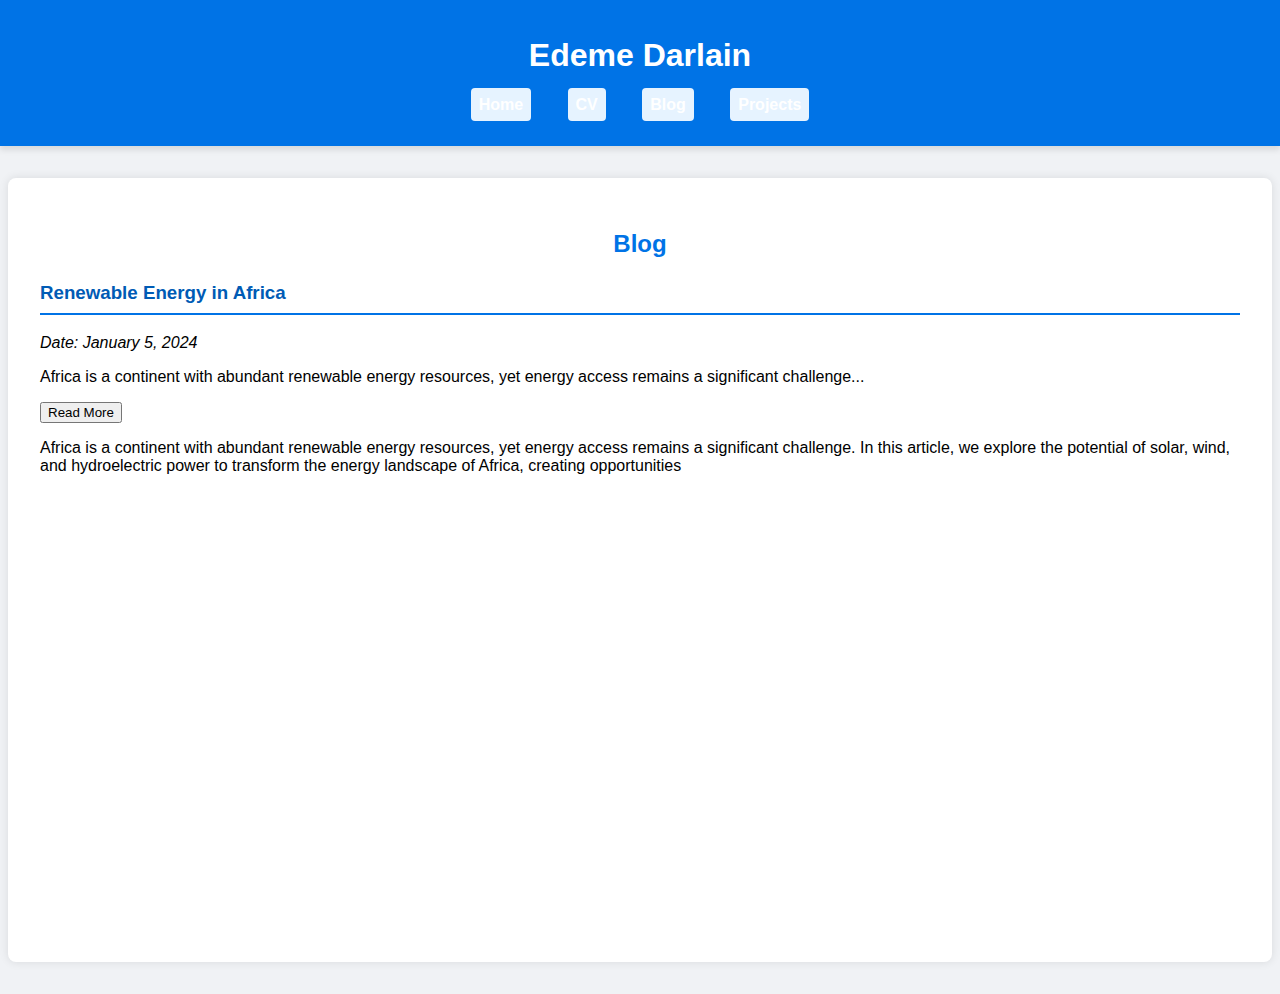
==== blog.html @ ed0ef5ed "new 3" ====
<!DOCTYPE html>
<html lang="en">
<head>
    <meta charset="UTF-8">
    <meta name="viewport" content="width=device-width, initial-scale=1.0">
    <title>Blog - Edeme Darlain</title>
    <link rel="stylesheet" href="assets/css/style.css">
    <script src="assets/js/scripts.js" defer></script>
</head>
<body>
    <header>
        <h1>Edeme Darlain</h1>
        <nav>
            <ul>
                <li><a href="index.html">Home</a></li>
                <li><a href="cv.html">CV</a></li>
                <li><a href="blog.html">Blog</a></li>
                <li><a href="projects.html">Projects</a></li>
            </ul>
        </nav>
    </header>
    <section id="blog">
        <h2>Blog</h2>
        <article class="blog-item">
            <h3>Renewable Energy in Africa</h3>
            <p><em>Date: January 5, 2024</em></p>
            <p>Africa is a continent with abundant renewable energy resources, yet energy access remains a significant challenge...</p>
            <button class="expander">Read More</button>
            <div class="extra-content">
                <p>Africa is a continent with abundant renewable energy resources, yet energy access remains a significant challenge. In this article, we explore the potential of solar, wind, and hydroelectric power to transform the energy landscape of Africa, creating opportunities
---- assets/css/style.css ----
body {
    display: flex;
    flex-direction: column;
    min-height: 100vh;
    font-family: 'Segoe UI', Tahoma, Geneva, Verdana, sans-serif;
    margin: 0;
    padding: 0;
    background-color: #f0f2f5;
}

header {
    background-color: #0073e6;
    color: #fff;
    padding: 1em 0;
    text-align: center;
    box-shadow: 0 4px 6px rgba(0, 0, 0, 0.1);
}

nav ul {
    list-style: none;
    padding: 0;
}

nav ul li {
    display: inline;
    margin: 0 1em;
}

nav ul li a {
    color: #fff;
    text-decoration: none;
    font-weight: bold;
}

section {
    flex: 1;
    padding: 2em;
    margin: 2em auto;
    max-width: 1200px;
    background-color: #fff;
    box-shadow: 0 0 10px rgba(0, 0, 0, 0.1);
    border-radius: 8px;
    min-height: 80vh;
}

h2 {
    color: #0073e6;
    text-align: center;
    margin-bottom: 1em;
}

.timeline {
    display: flex;
    justify-content: space-between;
    position: relative;
}

.timeline-left, .timeline-right {
    width: 45%;
    position: relative;
}

.timeline-center {
    position: absolute;
    width: 10%;
    left: 45%;
    top: 0;
    bottom: 0;
    display: flex;
    flex-direction: column;
    align-items: center;
}

.line-segment {
    width: 4px;
    background-color: #0073e6;
    position: absolute;
}

.year {
    position: absolute;
    left: -40px;
    color: #0073e6;
    font-weight: bold;
}

.year:before {
    content: '';
    position: absolute;
    left: 50%;
    transform: translateX(-50%);
    width: 12px;
    height: 12px;
    background-color: #0073e6;
    border-radius: 50%;
}

h3 {
    color: #005bb5;
    border-bottom: 2px solid #0073e6;
    padding-bottom: 0.5em;
    margin-bottom: 1em;
}

.job, .education, .section, .project {
    margin-bottom: 2em;
    position: relative;
}

.job h4, .education h4, .project h4 {
    margin: 0;
    color: #005bb5;
}

.job p, .education p, .project p {
    margin: 0.5em 0;
}

ul {
    list-style-type: none;
    padding: 0;
}

ul li {
    background: #e6f3ff;
    margin: 0.5em 0;
    padding: 0.5em;
    border-radius: 4px;
}

ul li a {
    text-decoration: none;
    color: #005bb5;
}

.profile-img {
    display: block;
    margin: 0 auto;
    border-radius: 50%;
    max-width: 200px;
}

.info {
    text-align: center;
    margin-top: 1em;
}

footer {
    text-align: center;
    padding: 1em 0;
    background-color: #0073e6;
    color: #fff;
    margin-top: auto;
}

footer p {
    margin: 0;
}

.marker {
    width: 12px;
    height: 12px;
    background-color: #0073e6;
    border-radius: 50%;
    position: absolute;
}
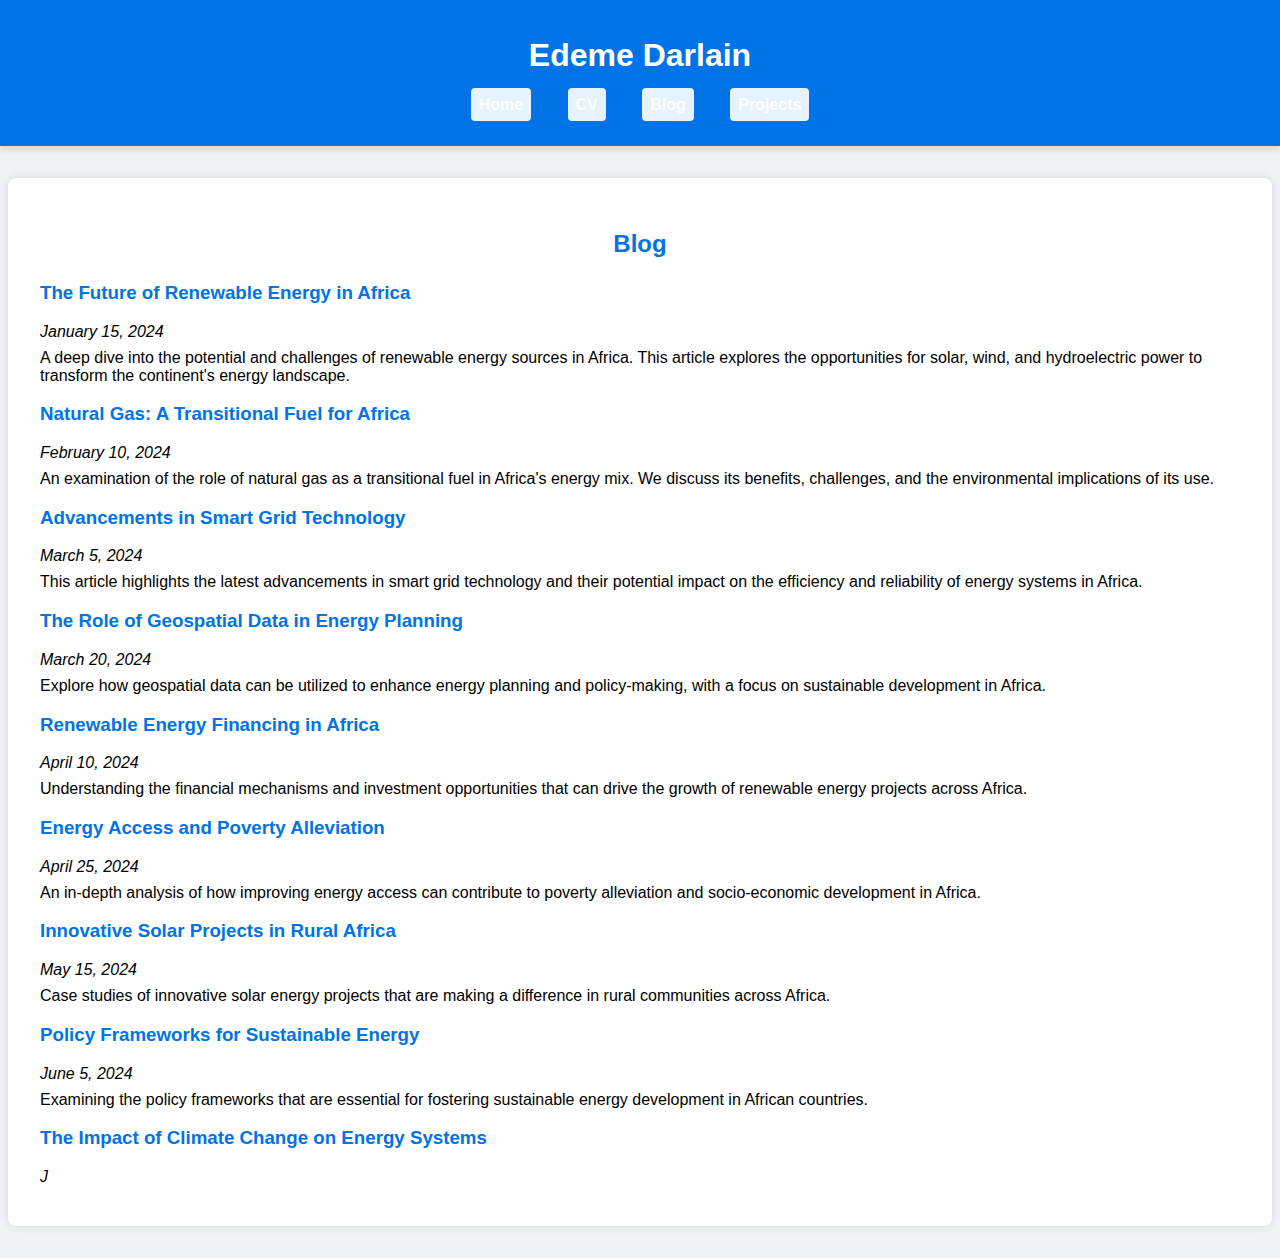
==== commit 1188879a: "blog" ====
--- a/blog.html
+++ b/blog.html
@@ -5,7 +5,6 @@
     <meta name="viewport" content="width=device-width, initial-scale=1.0">
     <title>Blog - Edeme Darlain</title>
     <link rel="stylesheet" href="assets/css/style.css">
-    <script src="assets/js/scripts.js" defer></script>
 </head>
 <body>
     <header>
@@ -21,10 +20,47 @@
     </header>
     <section id="blog">
         <h2>Blog</h2>
-        <article class="blog-item">
-            <h3>Renewable Energy in Africa</h3>
-            <p><em>Date: January 5, 2024</em></p>
-            <p>Africa is a continent with abundant renewable energy resources, yet energy access remains a significant challenge...</p>
-            <button class="expander">Read More</button>
-            <div class="extra-content">
-                <p>Africa is a continent with abundant renewable energy resources, yet energy access remains a significant challenge. In this article, we explore the potential of solar, wind, and hydroelectric power to transform the energy landscape of Africa, creating opportunities
+        <article>
+            <h3><a href="https://medium.com/@your-profile/article-1" target="_blank">The Future of Renewable Energy in Africa</a></h3>
+            <p><em>January 15, 2024</em></p>
+            <p>A deep dive into the potential and challenges of renewable energy sources in Africa. This article explores the opportunities for solar, wind, and hydroelectric power to transform the continent's energy landscape.</p>
+        </article>
+        <article>
+            <h3><a href="https://medium.com/@your-profile/article-2" target="_blank">Natural Gas: A Transitional Fuel for Africa</a></h3>
+            <p><em>February 10, 2024</em></p>
+            <p>An examination of the role of natural gas as a transitional fuel in Africa's energy mix. We discuss its benefits, challenges, and the environmental implications of its use.</p>
+        </article>
+        <article>
+            <h3><a href="https://medium.com/@your-profile/article-3" target="_blank">Advancements in Smart Grid Technology</a></h3>
+            <p><em>March 5, 2024</em></p>
+            <p>This article highlights the latest advancements in smart grid technology and their potential impact on the efficiency and reliability of energy systems in Africa.</p>
+        </article>
+        <article>
+            <h3><a href="https://medium.com/@your-profile/article-4" target="_blank">The Role of Geospatial Data in Energy Planning</a></h3>
+            <p><em>March 20, 2024</em></p>
+            <p>Explore how geospatial data can be utilized to enhance energy planning and policy-making, with a focus on sustainable development in Africa.</p>
+        </article>
+        <article>
+            <h3><a href="https://medium.com/@your-profile/article-5" target="_blank">Renewable Energy Financing in Africa</a></h3>
+            <p><em>April 10, 2024</em></p>
+            <p>Understanding the financial mechanisms and investment opportunities that can drive the growth of renewable energy projects across Africa.</p>
+        </article>
+        <article>
+            <h3><a href="https://medium.com/@your-profile/article-6" target="_blank">Energy Access and Poverty Alleviation</a></h3>
+            <p><em>April 25, 2024</em></p>
+            <p>An in-depth analysis of how improving energy access can contribute to poverty alleviation and socio-economic development in Africa.</p>
+        </article>
+        <article>
+            <h3><a href="https://medium.com/@your-profile/article-7" target="_blank">Innovative Solar Projects in Rural Africa</a></h3>
+            <p><em>May 15, 2024</em></p>
+            <p>Case studies of innovative solar energy projects that are making a difference in rural communities across Africa.</p>
+        </article>
+        <article>
+            <h3><a href="https://medium.com/@your-profile/article-8" target="_blank">Policy Frameworks for Sustainable Energy</a></h3>
+            <p><em>June 5, 2024</em></p>
+            <p>Examining the policy frameworks that are essential for fostering sustainable energy development in African countries.</p>
+        </article>
+        <article>
+            <h3><a href="https://medium.com/@your-profile/article-9" target="_blank">The Impact of Climate Change on Energy Systems</a></h3>
+            <p><em>J
+
--- a/assets/css/style.css
+++ b/assets/css/style.css
@@ -49,70 +49,35 @@
     margin-bottom: 1em;
 }
 
-.timeline {
+.cv-section {
     display: flex;
     justify-content: space-between;
-    position: relative;
 }
 
-.timeline-left, .timeline-right {
+.work {
     width: 45%;
-    position: relative;
+    background-color: #e6f3ff;
+    padding: 1em;
+    border-radius: 8px;
 }
 
-.timeline-center {
-    position: absolute;
-    width: 10%;
-    left: 45%;
-    top: 0;
-    bottom: 0;
-    display: flex;
-    flex-direction: column;
-    align-items: center;
+.education {
+    width: 45%;
+    background-color: #fff3e6;
+    padding: 1em;
+    border-radius: 8px;
 }
 
-.line-segment {
-    width: 4px;
-    background-color: #0073e6;
-    position: absolute;
+.job, .degree, .section, .project {
+    margin-bottom: 2em;
 }
 
-.year {
-    position: absolute;
-    left: -40px;
-    color: #0073e6;
-    font-weight: bold;
-}
-
-.year:before {
-    content: '';
-    position: absolute;
-    left: 50%;
-    transform: translateX(-50%);
-    width: 12px;
-    height: 12px;
-    background-color: #0073e6;
-    border-radius: 50%;
-}
-
-h3 {
-    color: #005bb5;
-    border-bottom: 2px solid #0073e6;
-    padding-bottom: 0.5em;
-    margin-bottom: 1em;
-}
-
-.job, .education, .section, .project {
-    margin-bottom: 2em;
-    position: relative;
-}
-
-.job h4, .education h4, .project h4 {
+.job h4, .degree h4, .project h4 {
     margin: 0;
     color: #005bb5;
 }
 
-.job p, .education p, .project p {
+.job p, .degree p, .project p {
     margin: 0.5em 0;
 }
 
@@ -157,10 +122,11 @@
     margin: 0;
 }
 
-.marker {
-    width: 12px;
-    height: 12px;
-    background-color: #0073e6;
-    border-radius: 50%;
-    position: absolute;
+article h3 a {
+    color: #0073e6;
+    text-decoration: none;
 }
+
+article p {
+    margin: 0.5em 0;
+}
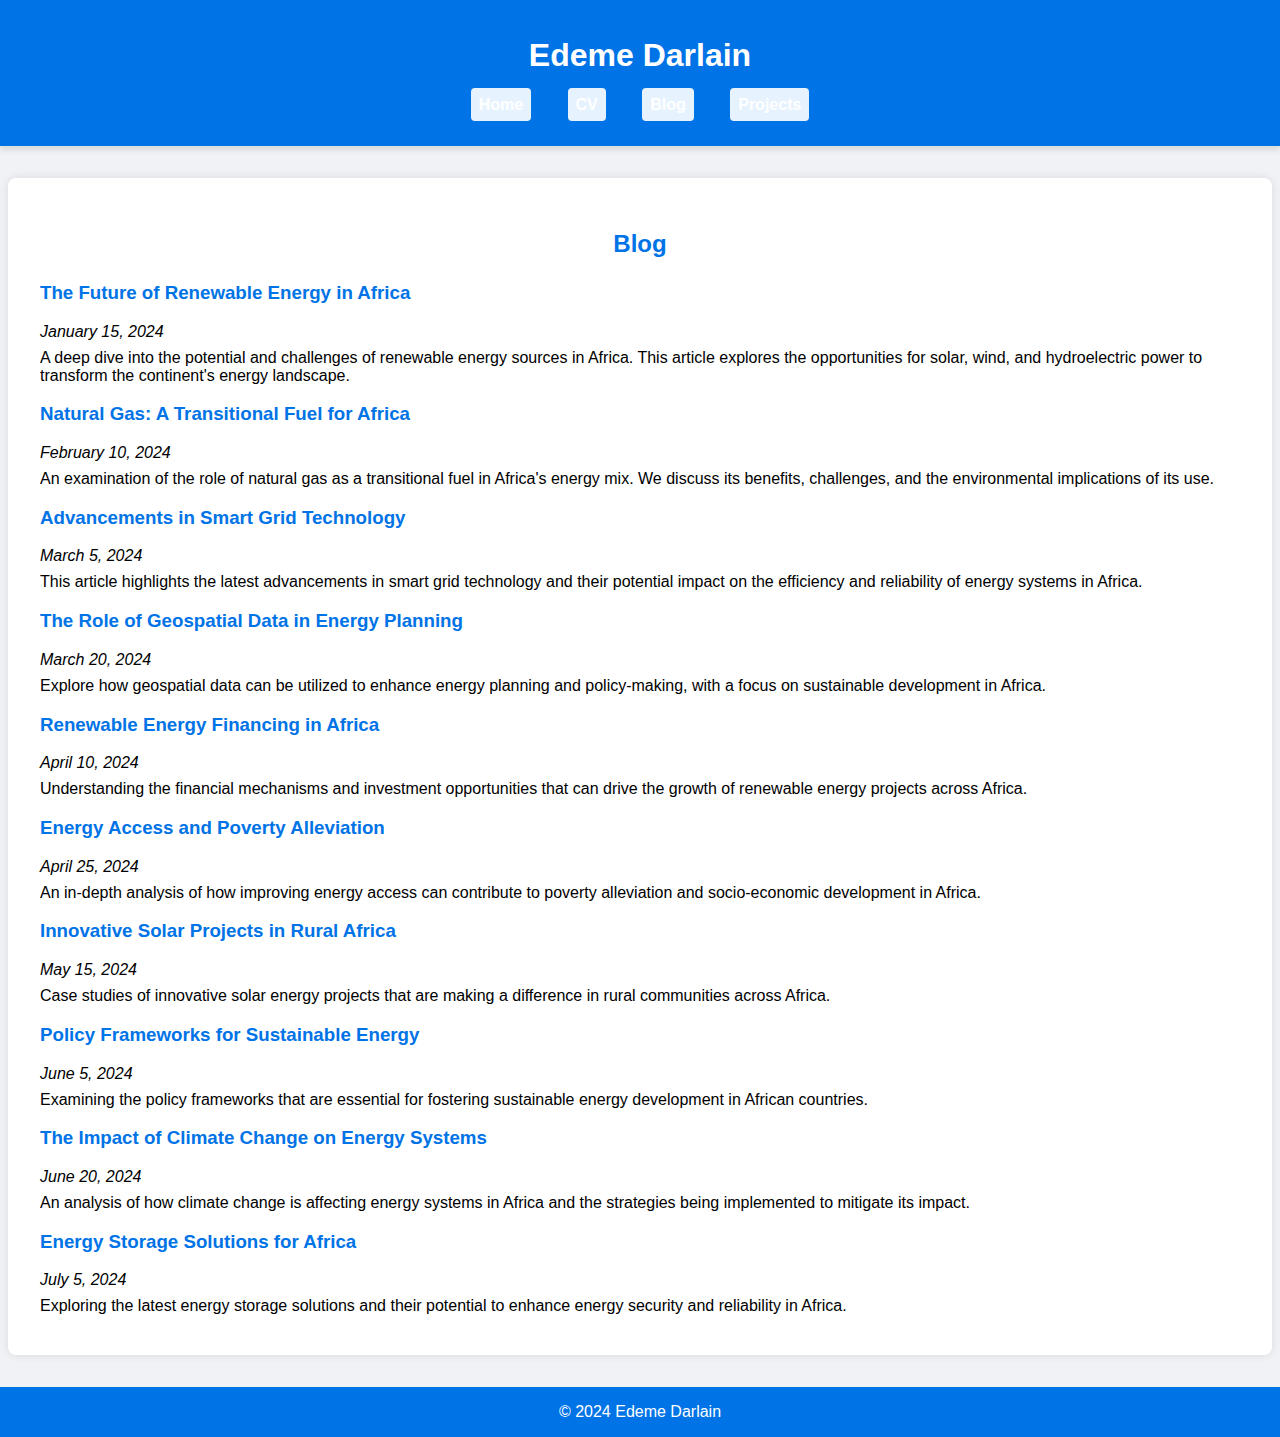
==== commit 980d0636: "blog" ====
--- a/blog.html
+++ b/blog.html
@@ -62,5 +62,19 @@
         </article>
         <article>
             <h3><a href="https://medium.com/@your-profile/article-9" target="_blank">The Impact of Climate Change on Energy Systems</a></h3>
-            <p><em>J
+            <p><em>June 20, 2024</em></p>
+            <p>An analysis of how climate change is affecting energy systems in Africa and the strategies being implemented to mitigate its impact.</p>
+        </article>
+        <article>
+            <h3><a href="https://medium.com/@your-profile/article-10" target="_blank">Energy Storage Solutions for Africa</a></h3>
+            <p><em>July 5, 2024</em></p>
+            <p>Exploring the latest energy storage solutions and their potential to enhance energy security and reliability in Africa.</p>
+        </article>
+    </section>
+    <footer>
+        <p>&copy; 2024 Edeme Darlain</p>
+    </footer>
+    <script src="assets/js/scripts.js"></script>
+</body>
+</html>
 
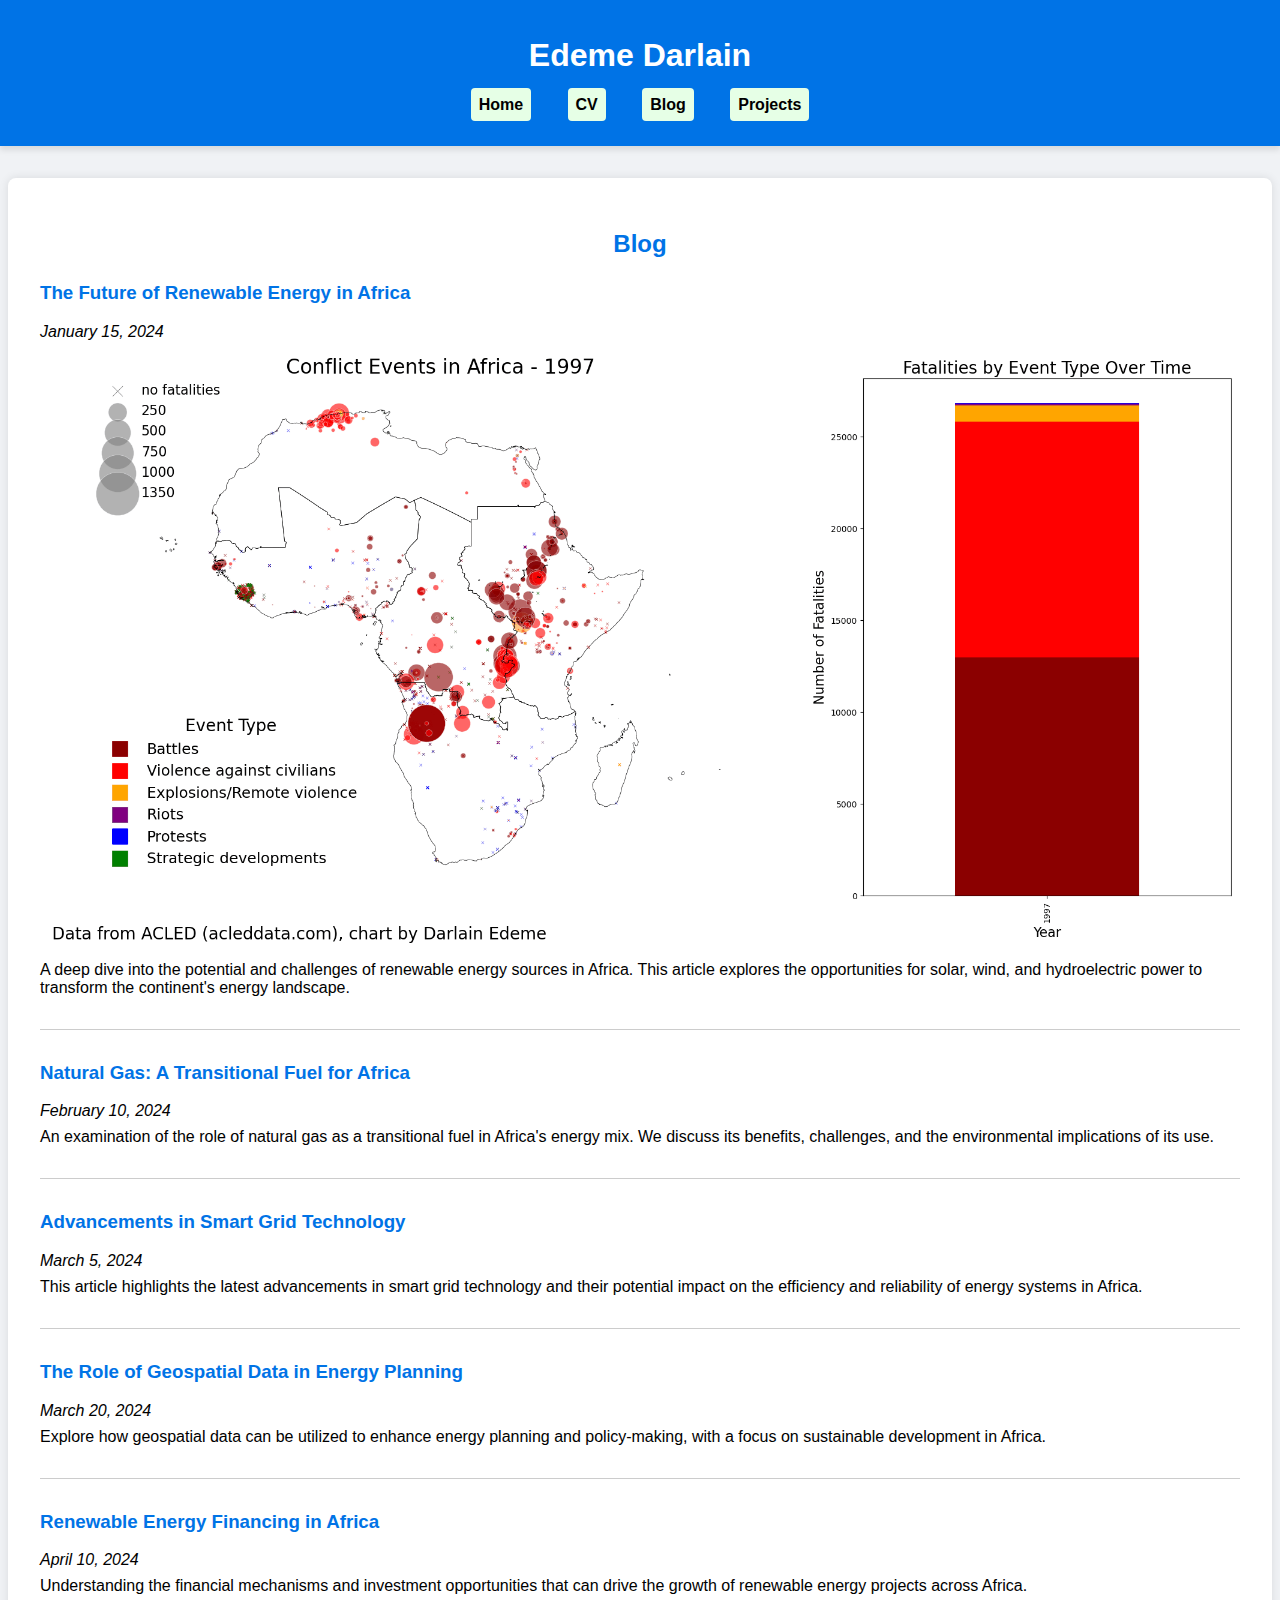
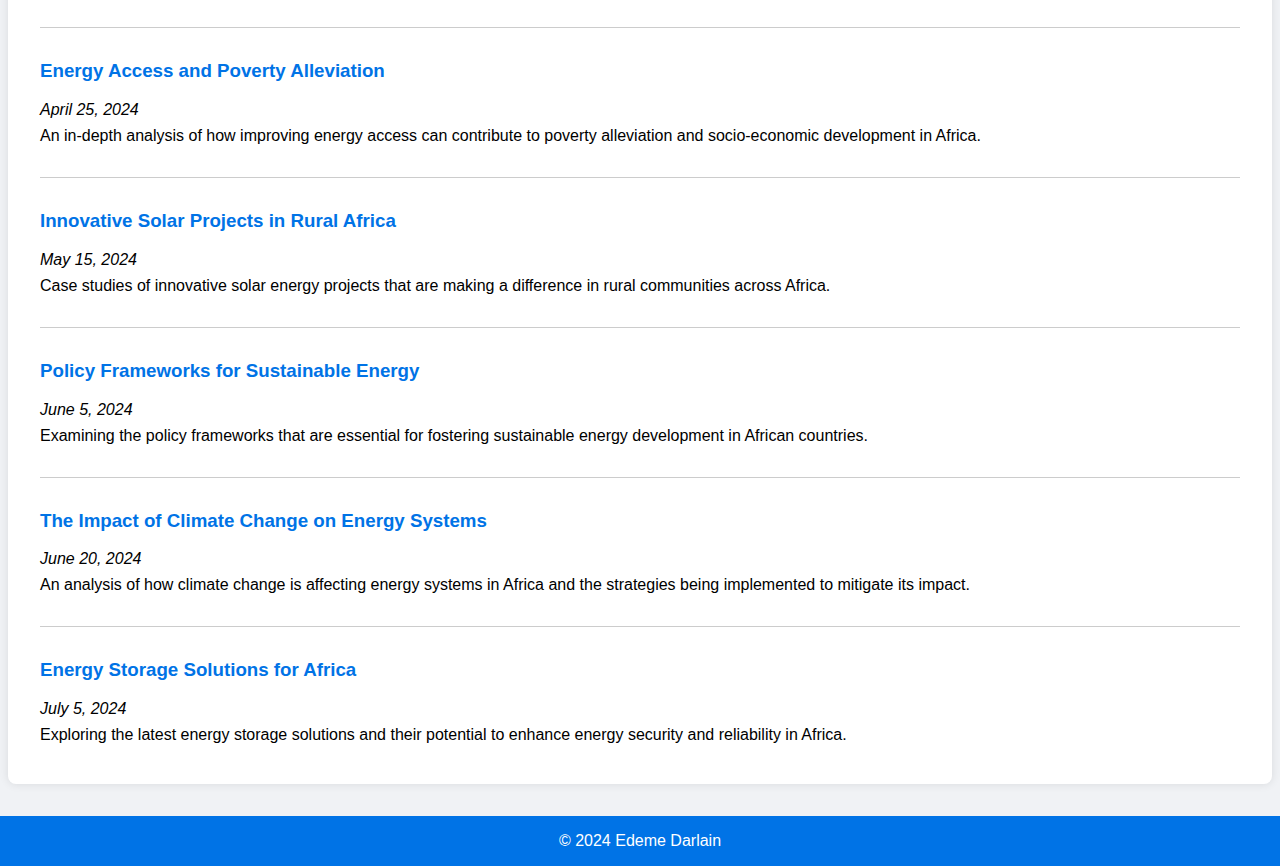
==== commit d0d83781: "gif" ====
--- a/blog.html
+++ b/blog.html
@@ -23,48 +23,58 @@
         <article>
             <h3><a href="https://medium.com/@your-profile/article-1" target="_blank">The Future of Renewable Energy in Africa</a></h3>
             <p><em>January 15, 2024</em></p>
+            <img src="assets/images/multimedia.gif" alt="Multimedia Content" style="max-width: 100%; height: auto;">
             <p>A deep dive into the potential and challenges of renewable energy sources in Africa. This article explores the opportunities for solar, wind, and hydroelectric power to transform the continent's energy landscape.</p>
         </article>
+        <hr>
         <article>
             <h3><a href="https://medium.com/@your-profile/article-2" target="_blank">Natural Gas: A Transitional Fuel for Africa</a></h3>
             <p><em>February 10, 2024</em></p>
             <p>An examination of the role of natural gas as a transitional fuel in Africa's energy mix. We discuss its benefits, challenges, and the environmental implications of its use.</p>
         </article>
+        <hr>
         <article>
             <h3><a href="https://medium.com/@your-profile/article-3" target="_blank">Advancements in Smart Grid Technology</a></h3>
             <p><em>March 5, 2024</em></p>
             <p>This article highlights the latest advancements in smart grid technology and their potential impact on the efficiency and reliability of energy systems in Africa.</p>
         </article>
+        <hr>
         <article>
             <h3><a href="https://medium.com/@your-profile/article-4" target="_blank">The Role of Geospatial Data in Energy Planning</a></h3>
             <p><em>March 20, 2024</em></p>
             <p>Explore how geospatial data can be utilized to enhance energy planning and policy-making, with a focus on sustainable development in Africa.</p>
         </article>
+        <hr>
         <article>
             <h3><a href="https://medium.com/@your-profile/article-5" target="_blank">Renewable Energy Financing in Africa</a></h3>
             <p><em>April 10, 2024</em></p>
             <p>Understanding the financial mechanisms and investment opportunities that can drive the growth of renewable energy projects across Africa.</p>
         </article>
+        <hr>
         <article>
             <h3><a href="https://medium.com/@your-profile/article-6" target="_blank">Energy Access and Poverty Alleviation</a></h3>
             <p><em>April 25, 2024</em></p>
             <p>An in-depth analysis of how improving energy access can contribute to poverty alleviation and socio-economic development in Africa.</p>
         </article>
+        <hr>
         <article>
             <h3><a href="https://medium.com/@your-profile/article-7" target="_blank">Innovative Solar Projects in Rural Africa</a></h3>
             <p><em>May 15, 2024</em></p>
             <p>Case studies of innovative solar energy projects that are making a difference in rural communities across Africa.</p>
         </article>
+        <hr>
         <article>
             <h3><a href="https://medium.com/@your-profile/article-8" target="_blank">Policy Frameworks for Sustainable Energy</a></h3>
             <p><em>June 5, 2024</em></p>
             <p>Examining the policy frameworks that are essential for fostering sustainable energy development in African countries.</p>
         </article>
+        <hr>
         <article>
             <h3><a href="https://medium.com/@your-profile/article-9" target="_blank">The Impact of Climate Change on Energy Systems</a></h3>
             <p><em>June 20, 2024</em></p>
             <p>An analysis of how climate change is affecting energy systems in Africa and the strategies being implemented to mitigate its impact.</p>
         </article>
+        <hr>
         <article>
             <h3><a href="https://medium.com/@your-profile/article-10" target="_blank">Energy Storage Solutions for Africa</a></h3>
             <p><em>July 5, 2024</em></p>
@@ -77,4 +87,3 @@
     <script src="assets/js/scripts.js"></script>
 </body>
 </html>
-
--- a/assets/css/style.css
+++ b/assets/css/style.css
@@ -27,7 +27,7 @@
 }
 
 nav ul li a {
-    color: #fff;
+    color: #000; /* black menu font */
     text-decoration: none;
     font-weight: bold;
 }
@@ -56,14 +56,14 @@
 
 .work {
     width: 45%;
-    background-color: #e6f3ff;
+    background-color: #e6f3ff; /* light blue */
     padding: 1em;
     border-radius: 8px;
 }
 
 .education {
     width: 45%;
-    background-color: #fff3e6;
+    background-color: #fff3e6; /* light orange */
     padding: 1em;
     border-radius: 8px;
 }
@@ -87,7 +87,7 @@
 }
 
 ul li {
-    background: #e6f3ff;
+    background: #e6ffe6; /* light green for projects */
     margin: 0.5em 0;
     padding: 0.5em;
     border-radius: 4px;
@@ -130,3 +130,24 @@
 article p {
     margin: 0.5em 0;
 }
+
+.project-list li {
+    background: #e6ffe6; /* light green for projects */
+    margin: 0.5em 0;
+    padding: 0.5em;
+    border-radius: 4px;
+}
+
+hr {
+    border: 0;
+    border-top: 1px solid #cccccc;
+    margin: 2em 0;
+}
+
+.skill-box, .language-box {
+    background: #f0f0f0;
+    padding: 0.5em;
+    border-radius: 4px;
+    margin: 0.5em 0;
+    display: inline-block;
+}
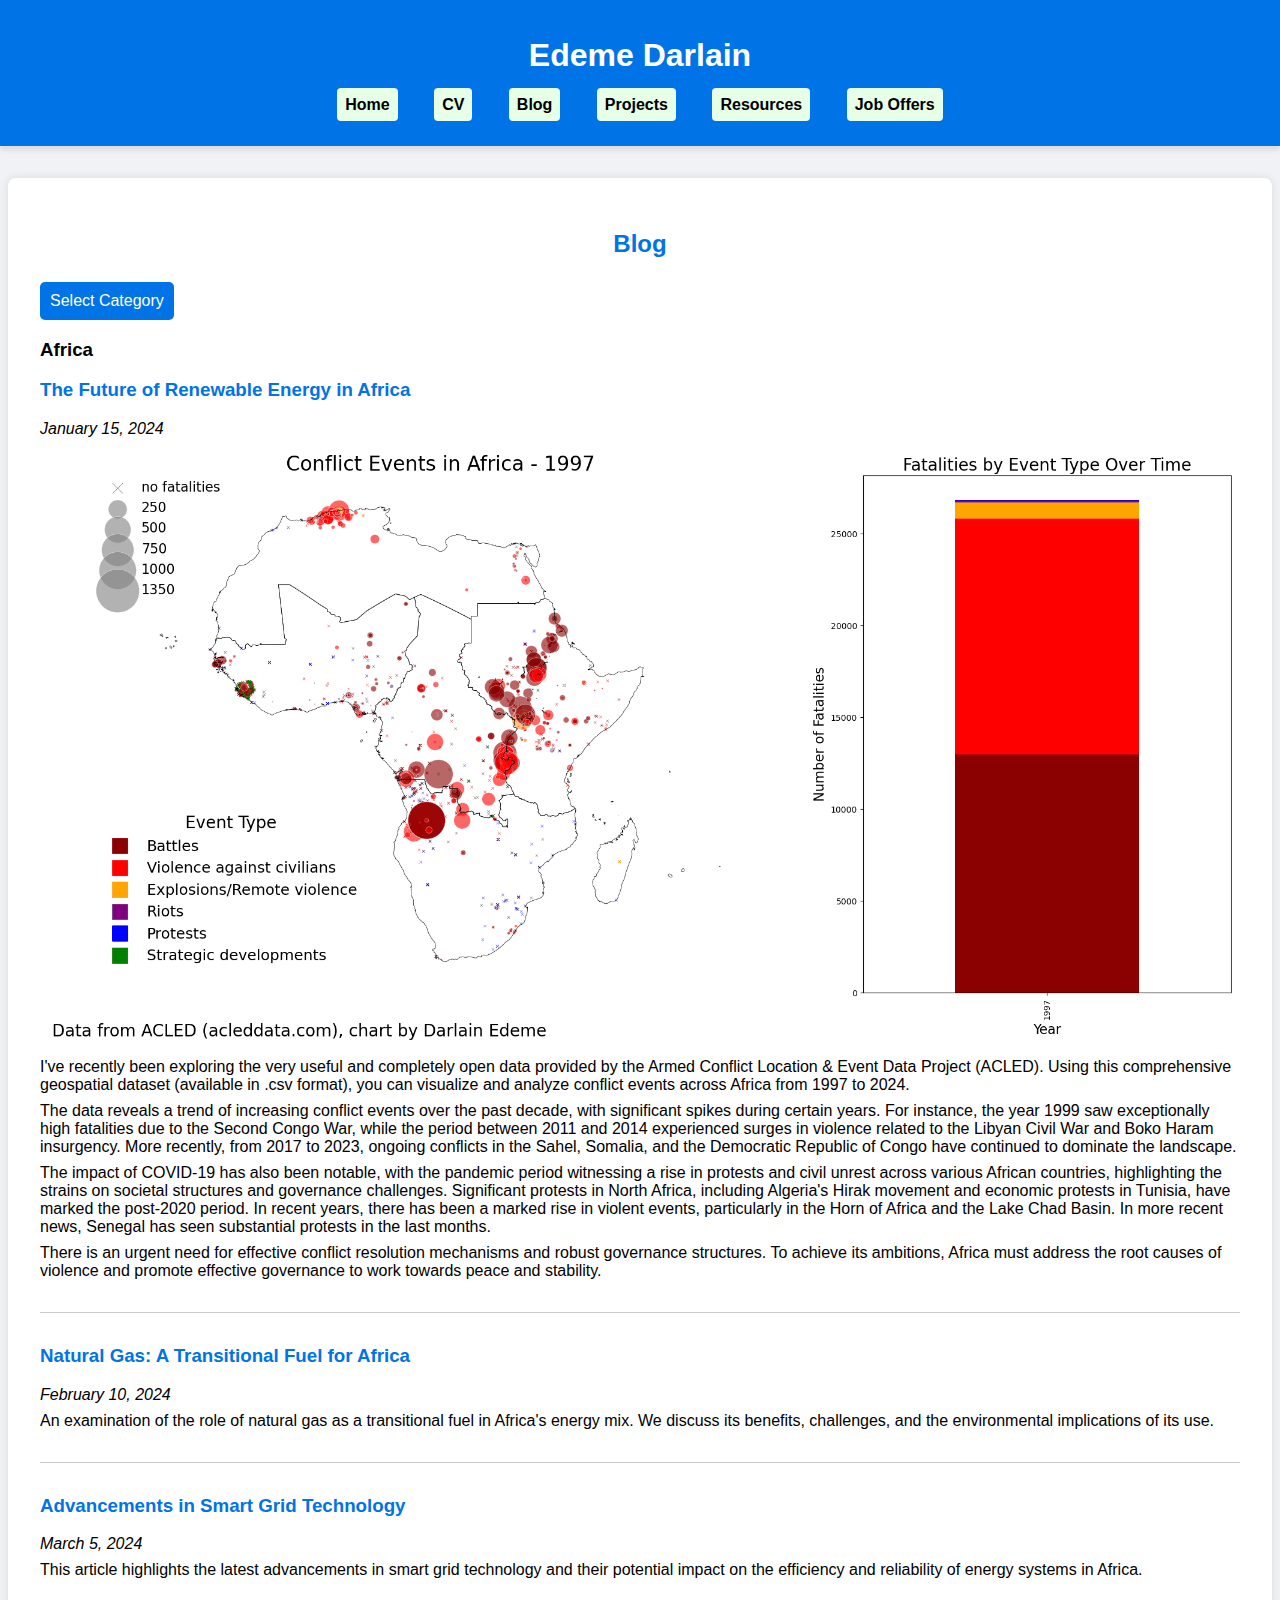
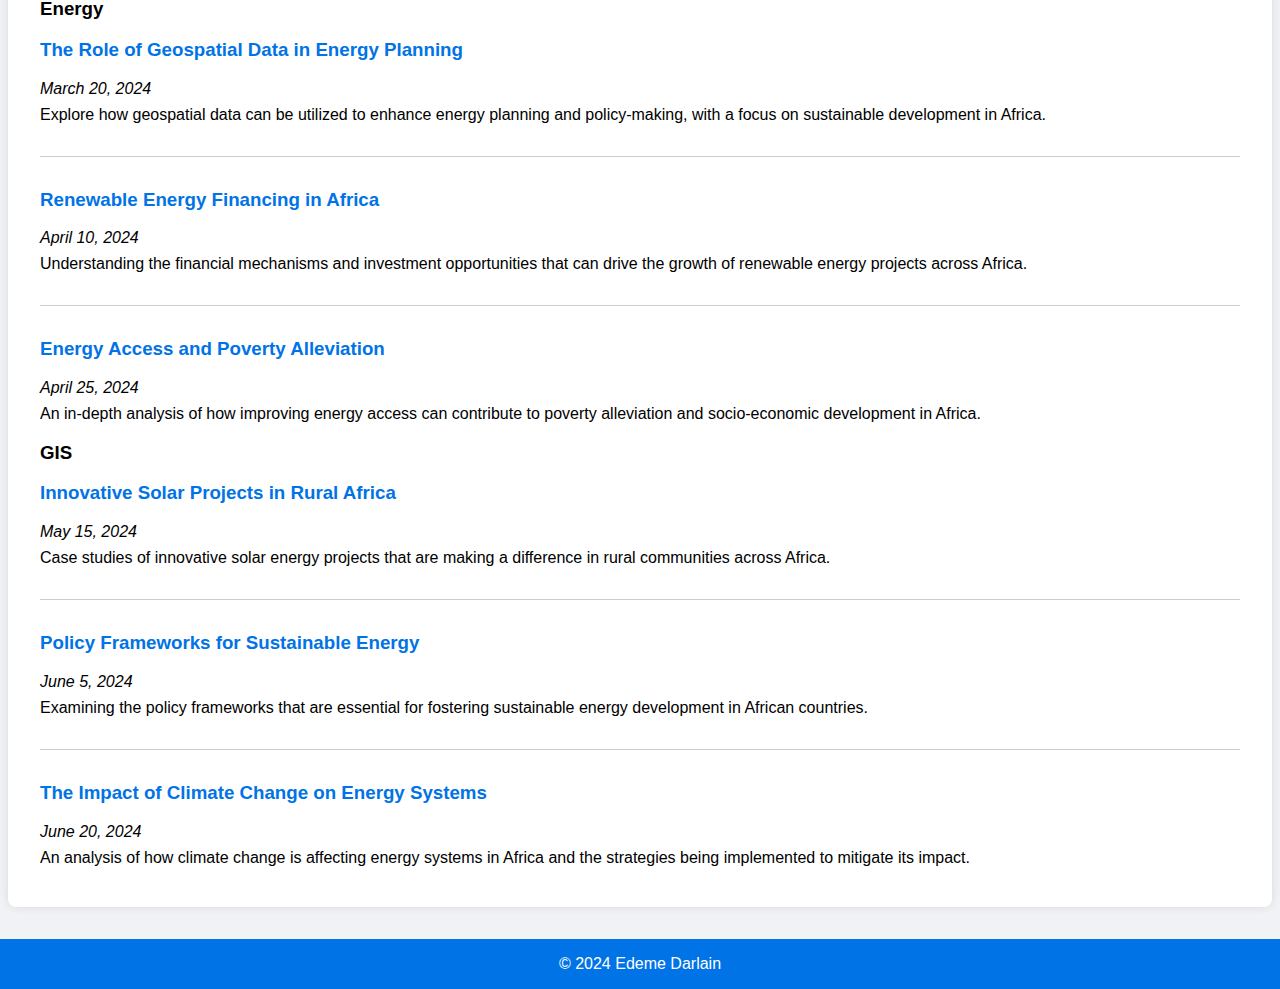
==== commit 24e568dd: "big change job resources" ====
--- a/blog.html
+++ b/blog.html
@@ -15,71 +15,85 @@
                 <li><a href="cv.html">CV</a></li>
                 <li><a href="blog.html">Blog</a></li>
                 <li><a href="projects.html">Projects</a></li>
+                <li><a href="resources.html">Resources</a></li>
+                <li><a href="job-offers.html">Job Offers</a></li>
             </ul>
         </nav>
     </header>
     <section id="blog">
         <h2>Blog</h2>
-        <article>
-            <h3><a href="https://medium.com/@your-profile/article-1" target="_blank">The Future of Renewable Energy in Africa</a></h3>
-            <p><em>January 15, 2024</em></p>
-            <img src="assets/images/multimedia.gif" alt="Multimedia Content" style="max-width: 100%; height: auto;">
-            <p>A deep dive into the potential and challenges of renewable energy sources in Africa. This article explores the opportunities for solar, wind, and hydroelectric power to transform the continent's energy landscape.</p>
-        </article>
-        <hr>
-        <article>
-            <h3><a href="https://medium.com/@your-profile/article-2" target="_blank">Natural Gas: A Transitional Fuel for Africa</a></h3>
-            <p><em>February 10, 2024</em></p>
-            <p>An examination of the role of natural gas as a transitional fuel in Africa's energy mix. We discuss its benefits, challenges, and the environmental implications of its use.</p>
-        </article>
-        <hr>
-        <article>
-            <h3><a href="https://medium.com/@your-profile/article-3" target="_blank">Advancements in Smart Grid Technology</a></h3>
-            <p><em>March 5, 2024</em></p>
-            <p>This article highlights the latest advancements in smart grid technology and their potential impact on the efficiency and reliability of energy systems in Africa.</p>
-        </article>
-        <hr>
-        <article>
-            <h3><a href="https://medium.com/@your-profile/article-4" target="_blank">The Role of Geospatial Data in Energy Planning</a></h3>
-            <p><em>March 20, 2024</em></p>
-            <p>Explore how geospatial data can be utilized to enhance energy planning and policy-making, with a focus on sustainable development in Africa.</p>
-        </article>
-        <hr>
-        <article>
-            <h3><a href="https://medium.com/@your-profile/article-5" target="_blank">Renewable Energy Financing in Africa</a></h3>
-            <p><em>April 10, 2024</em></p>
-            <p>Understanding the financial mechanisms and investment opportunities that can drive the growth of renewable energy projects across Africa.</p>
-        </article>
-        <hr>
-        <article>
-            <h3><a href="https://medium.com/@your-profile/article-6" target="_blank">Energy Access and Poverty Alleviation</a></h3>
-            <p><em>April 25, 2024</em></p>
-            <p>An in-depth analysis of how improving energy access can contribute to poverty alleviation and socio-economic development in Africa.</p>
-        </article>
-        <hr>
-        <article>
-            <h3><a href="https://medium.com/@your-profile/article-7" target="_blank">Innovative Solar Projects in Rural Africa</a></h3>
-            <p><em>May 15, 2024</em></p>
-            <p>Case studies of innovative solar energy projects that are making a difference in rural communities across Africa.</p>
-        </article>
-        <hr>
-        <article>
-            <h3><a href="https://medium.com/@your-profile/article-8" target="_blank">Policy Frameworks for Sustainable Energy</a></h3>
-            <p><em>June 5, 2024</em></p>
-            <p>Examining the policy frameworks that are essential for fostering sustainable energy development in African countries.</p>
-        </article>
-        <hr>
-        <article>
-            <h3><a href="https://medium.com/@your-profile/article-9" target="_blank">The Impact of Climate Change on Energy Systems</a></h3>
-            <p><em>June 20, 2024</em></p>
-            <p>An analysis of how climate change is affecting energy systems in Africa and the strategies being implemented to mitigate its impact.</p>
-        </article>
-        <hr>
-        <article>
-            <h3><a href="https://medium.com/@your-profile/article-10" target="_blank">Energy Storage Solutions for Africa</a></h3>
-            <p><em>July 5, 2024</em></p>
-            <p>Exploring the latest energy storage solutions and their potential to enhance energy security and reliability in Africa.</p>
-        </article>
+        <div class="dropdown">
+            <button class="dropbtn">Select Category</button>
+            <div class="dropdown-content">
+                <a href="blog.html#africa">Africa</a>
+                <a href="blog.html#energy">Energy</a>
+                <a href="blog.html#gis">GIS</a>
+            </div>
+        </div>
+        <div id="africa">
+            <h3>Africa</h3>
+            <article>
+                <h3><a href="https://medium.com/@your-profile/article-1" target="_blank">The Future of Renewable Energy in Africa</a></h3>
+                <p><em>January 15, 2024</em></p>
+                <img src="assets/images/multimedia.gif" alt="Multimedia Content" style="max-width: 100%; height: auto;">
+                <p>I've recently been exploring the very useful and completely open data provided by the Armed Conflict Location & Event Data Project (ACLED). Using this comprehensive geospatial dataset (available in .csv format), you can visualize and analyze conflict events across Africa from 1997 to 2024.</p>
+                <p>The data reveals a trend of increasing conflict events over the past decade, with significant spikes during certain years. For instance, the year 1999 saw exceptionally high fatalities due to the Second Congo War, while the period between 2011 and 2014 experienced surges in violence related to the Libyan Civil War and Boko Haram insurgency. More recently, from 2017 to 2023, ongoing conflicts in the Sahel, Somalia, and the Democratic Republic of Congo have continued to dominate the landscape.</p>
+                <p>The impact of COVID-19 has also been notable, with the pandemic period witnessing a rise in protests and civil unrest across various African countries, highlighting the strains on societal structures and governance challenges. Significant protests in North Africa, including Algeria's Hirak movement and economic protests in Tunisia, have marked the post-2020 period. In recent years, there has been a marked rise in violent events, particularly in the Horn of Africa and the Lake Chad Basin. In more recent news, Senegal has seen substantial protests in the last months.</p>
+                <p>There is an urgent need for effective conflict resolution mechanisms and robust governance structures. To achieve its ambitions, Africa must address the root causes of violence and promote effective governance to work towards peace and stability.</p>
+            </article>
+            <hr>
+            <article>
+                <h3><a href="https://medium.com/@your-profile/article-2" target="_blank">Natural Gas: A Transitional Fuel for Africa</a></h3>
+                <p><em>February 10, 2024</em></p>
+                <p>An examination of the role of natural gas as a transitional fuel in Africa's energy mix. We discuss its benefits, challenges, and the environmental implications of its use.</p>
+            </article>
+            <hr>
+            <article>
+                <h3><a href="https://medium.com/@your-profile/article-3" target="_blank">Advancements in Smart Grid Technology</a></h3>
+                <p><em>March 5, 2024</em></p>
+                <p>This article highlights the latest advancements in smart grid technology and their potential impact on the efficiency and reliability of energy systems in Africa.</p>
+            </article>
+        </div>
+        <div id="energy">
+            <h3>Energy</h3>
+            <article>
+                <h3><a href="https://medium.com/@your-profile/article-4" target="_blank">The Role of Geospatial Data in Energy Planning</a></h3>
+                <p><em>March 20, 2024</em></p>
+                <p>Explore how geospatial data can be utilized to enhance energy planning and policy-making, with a focus on sustainable development in Africa.</p>
+            </article>
+            <hr>
+            <article>
+                <h3><a href="https://medium.com/@your-profile/article-5" target="_blank">Renewable Energy Financing in Africa</a></h3>
+                <p><em>April 10, 2024</em></p>
+                <p>Understanding the financial mechanisms and investment opportunities that can drive the growth of renewable energy projects across Africa.</p>
+            </article>
+            <hr>
+            <article>
+                <h3><a href="https://medium.com/@your-profile/article-6" target="_blank">Energy Access and Poverty Alleviation</a></h3>
+                <p><em>April 25, 2024</em></p>
+                <p>An in-depth analysis of how improving energy access can contribute to poverty alleviation and socio-economic development in Africa.</p>
+            </article>
+        </div>
+        <div id="gis">
+            <h3>GIS</h3>
+            <article>
+                <h3><a href="https://medium.com/@your-profile/article-7" target="_blank">Innovative Solar Projects in Rural Africa</a></h3>
+                <p><em>May 15, 2024</em></p>
+                <p>Case studies of innovative solar energy projects that are making a difference in rural communities across Africa.</p>
+            </article>
+            <hr>
+            <article>
+                <h3><a href="https://medium.com/@your-profile/article-8" target="_blank">Policy Frameworks for Sustainable Energy</a></h3>
+                <p><em>June 5, 2024</em></p>
+                <p>Examining the policy frameworks that are essential for fostering sustainable energy development in African countries.</p>
+            </article>
+            <hr>
+            <article>
+                <h3><a href="https://medium.com/@your-profile/article-9" target="_blank">The Impact of Climate Change on Energy Systems</a></h3>
+                <p><em>June 20, 2024</em></p>
+                <p>An analysis of how climate change is affecting energy systems in Africa and the strategies being implemented to mitigate its impact.</p>
+            </article>
+        </div>
     </section>
     <footer>
         <p>&copy; 2024 Edeme Darlain</p>
@@ -87,3 +101,4 @@
     <script src="assets/js/scripts.js"></script>
 </body>
 </html>
+
--- a/assets/css/style.css
+++ b/assets/css/style.css
@@ -151,3 +151,97 @@
     margin: 0.5em 0;
     display: inline-block;
 }
+
+/* Dropdown Menu */
+.dropbtn {
+    background-color: #0073e6;
+    color: white;
+    padding: 10px;
+    font-size: 16px;
+    border: none;
+    cursor: pointer;
+    border-radius: 5px;
+}
+
+.dropdown {
+    position: relative;
+    display: inline-block;
+}
+
+.dropdown-content {
+    display: none;
+    position: absolute;
+    background-color: #f9f9f9;
+    min-width: 160px;
+    box-shadow: 0px 8px 16px 0px rgba(0,0,0,0.2);
+    z-index: 1;
+    border-radius: 5px;
+}
+
+.dropdown-content a {
+    color: black;
+    padding: 12px 16px;
+    text-decoration: none;
+    display: block;
+}
+
+.dropdown-content a:hover {
+    background-color: #f1f1f1;
+}
+
+.dropdown:hover .dropdown-content {
+    display: block;
+}
+
+.dropdown:hover .dropbtn {
+    background-color: #005bb5;
+}
+
+.info-left {
+    float: left;
+    width: 50%;
+}
+
+.profile-img {
+    float: right;
+    width: 200px;
+    height: auto;
+    border-radius: 50%;
+    margin-top: 20px;
+}
+
+.language-box, .skill-box {
+    display: inline-block;
+    background: #e0e0e0;
+    padding: 5px 10px;
+    border-radius: 3px;
+    margin: 5px 0;
+}
+
+.language-box {
+    background: #cce5ff;
+}
+
+.skill-box {
+    background: #d4edda;
+}
+
+.section {
+    margin-bottom: 2em;
+}
+
+.project-list, .resource, .job-offer {
+    margin-bottom: 2em;
+    background: #e6ffe6;
+    padding: 10px;
+    border-radius: 5px;
+}
+
+.resource a, .job-offer a, .project-list a {
+    color: #0073e6;
+    text-decoration: none;
+}
+
+.resource a:hover, .job-offer a:hover, .project-list a:hover {
+    text-decoration: underline;
+}
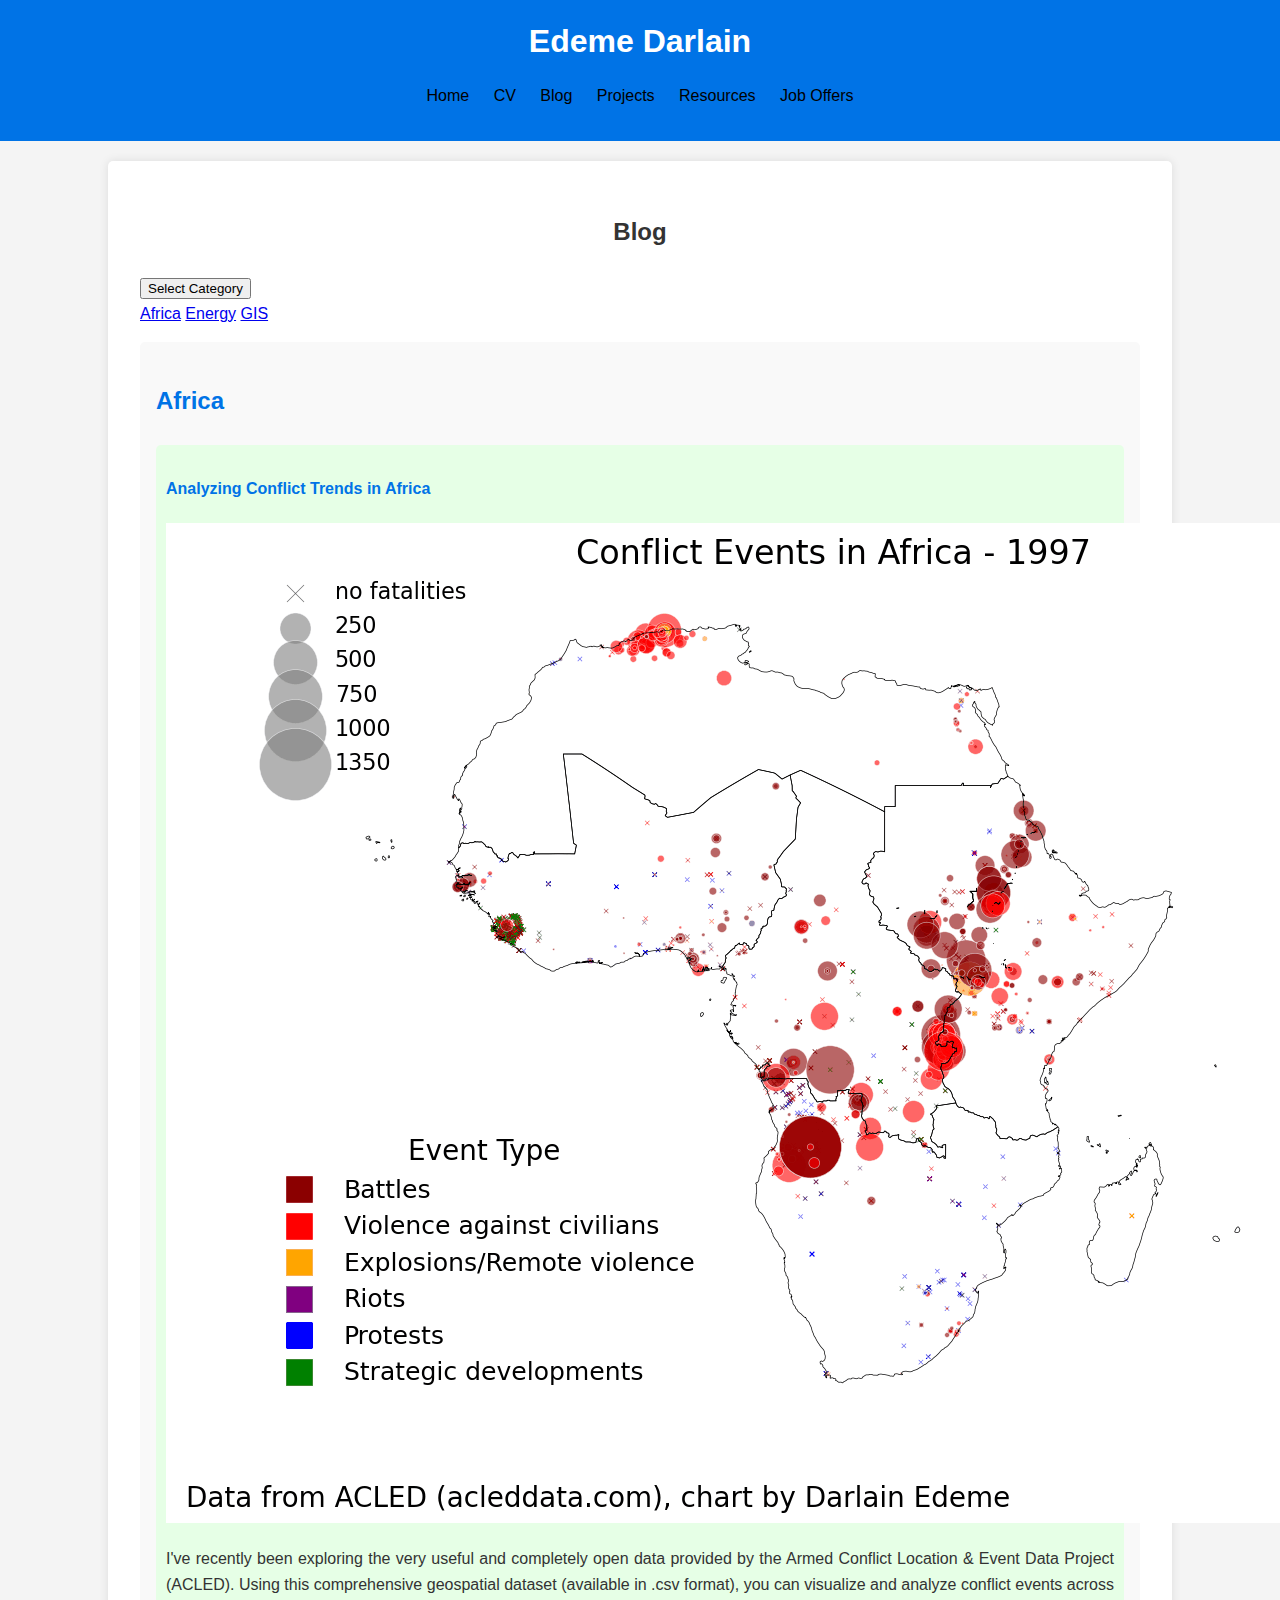
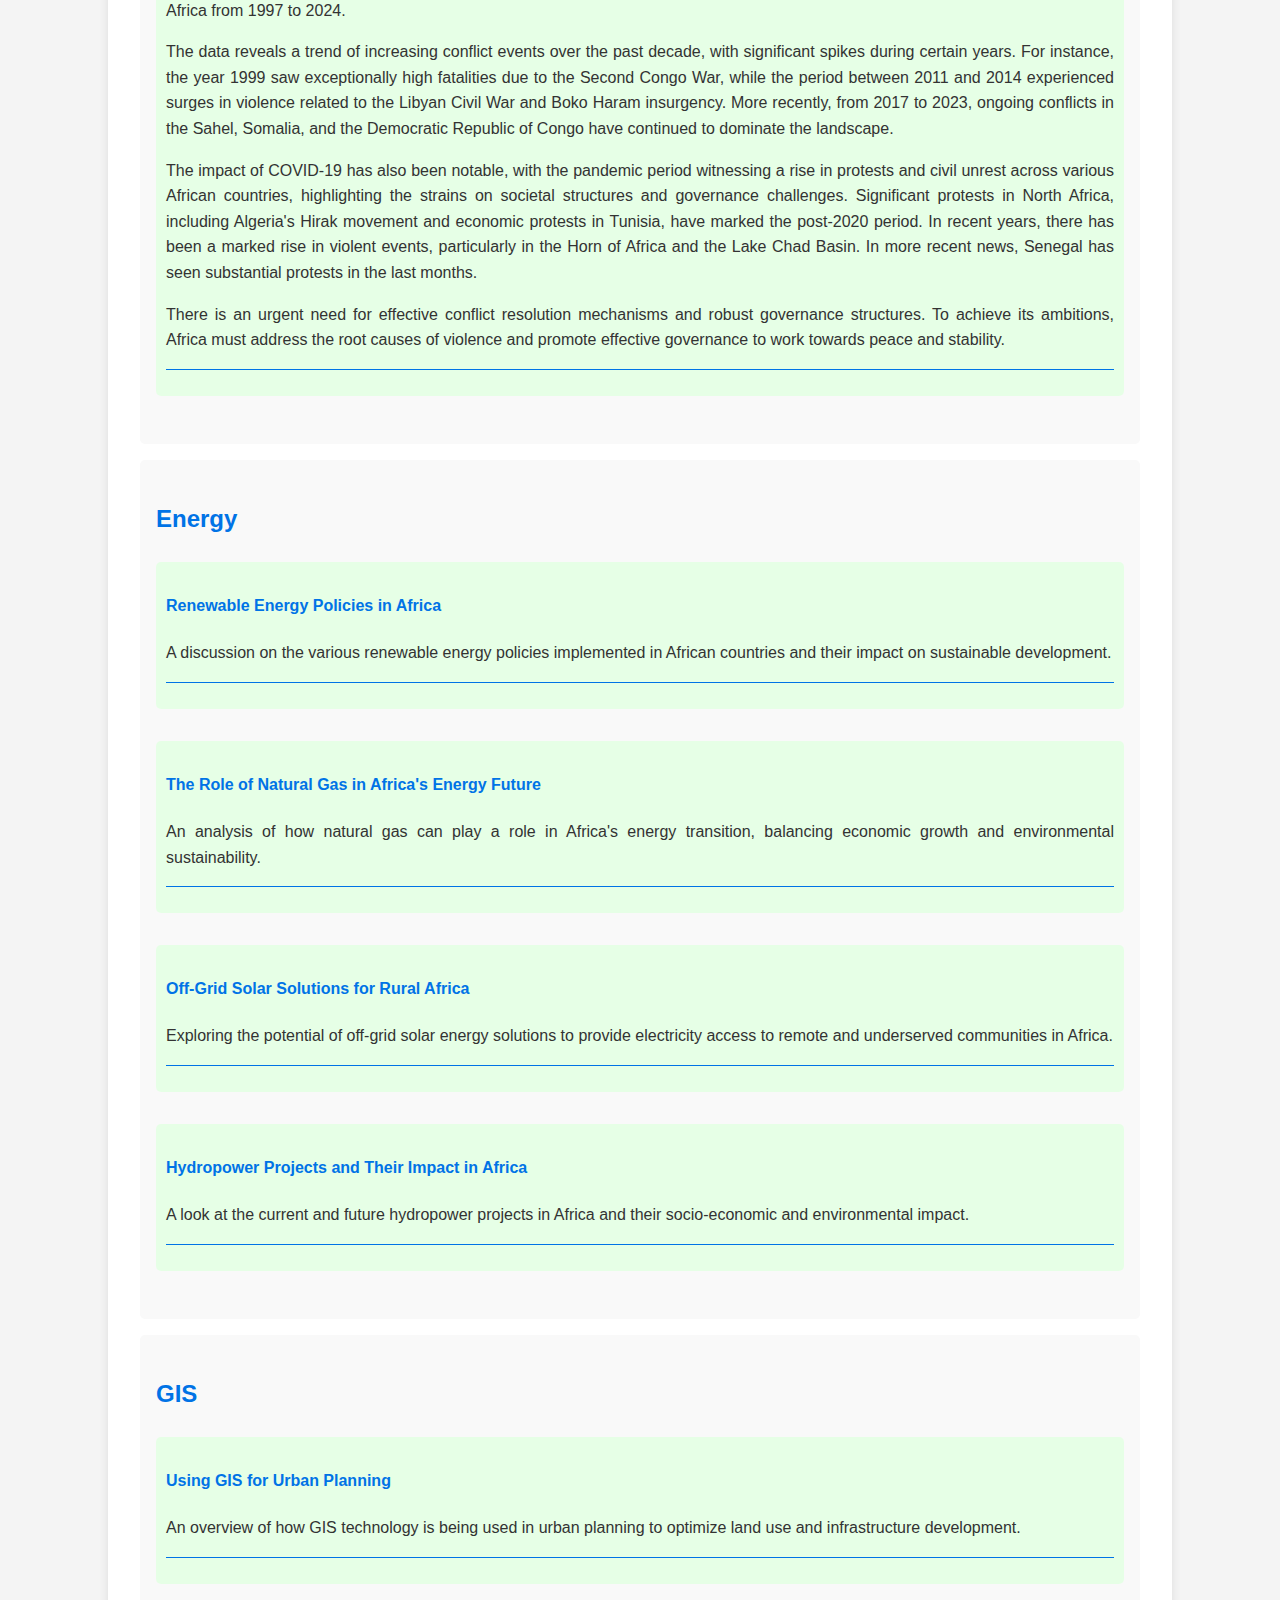
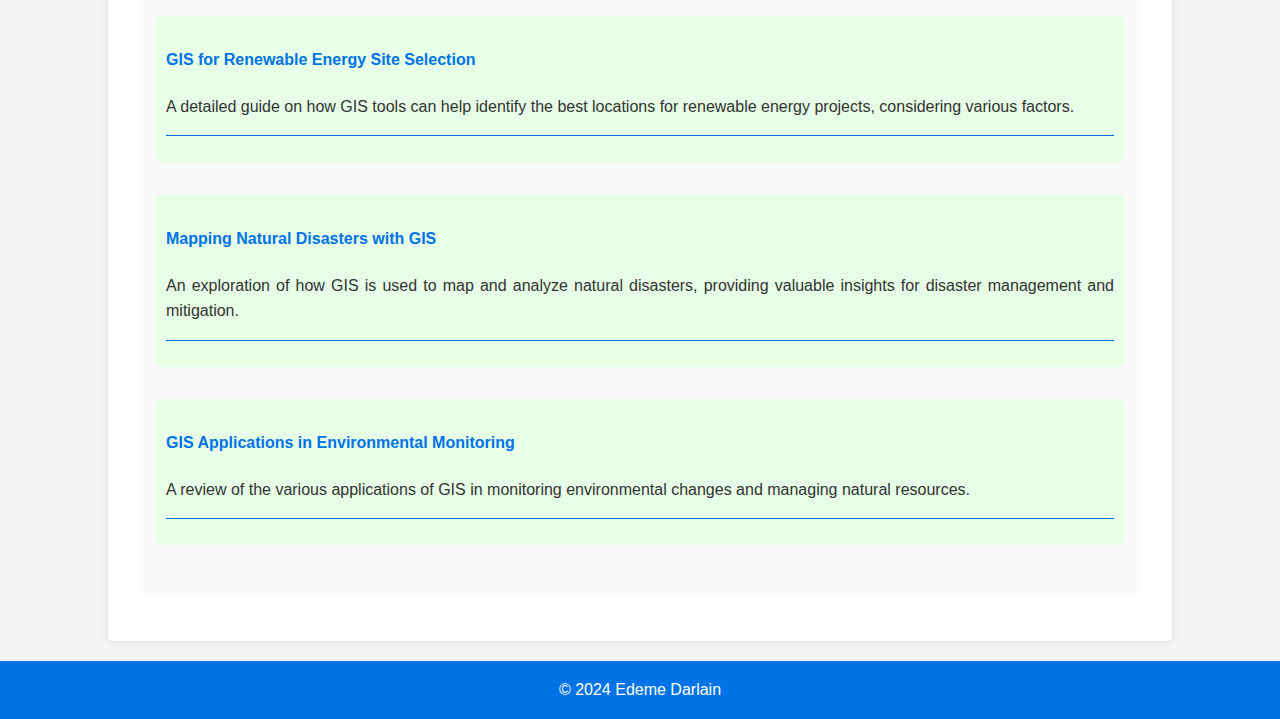
==== commit 624c838f: "final" ====
--- a/blog.html
+++ b/blog.html
@@ -30,69 +30,64 @@
                 <a href="blog.html#gis">GIS</a>
             </div>
         </div>
-        <div id="africa">
+        <div id="africa" class="category-section">
             <h3>Africa</h3>
-            <article>
-                <h3><a href="https://medium.com/@your-profile/article-1" target="_blank">The Future of Renewable Energy in Africa</a></h3>
-                <p><em>January 15, 2024</em></p>
-                <img src="assets/images/multimedia.gif" alt="Multimedia Content" style="max-width: 100%; height: auto;">
+            <div class="blog-post">
+                <h4><a href="#" target="_blank">Analyzing Conflict Trends in Africa</a></h4>
+                <p><img src="assets/images/multimedia.gif" alt="Conflict Trends in Africa" class="blog-img"></p>
                 <p>I've recently been exploring the very useful and completely open data provided by the Armed Conflict Location & Event Data Project (ACLED). Using this comprehensive geospatial dataset (available in .csv format), you can visualize and analyze conflict events across Africa from 1997 to 2024.</p>
                 <p>The data reveals a trend of increasing conflict events over the past decade, with significant spikes during certain years. For instance, the year 1999 saw exceptionally high fatalities due to the Second Congo War, while the period between 2011 and 2014 experienced surges in violence related to the Libyan Civil War and Boko Haram insurgency. More recently, from 2017 to 2023, ongoing conflicts in the Sahel, Somalia, and the Democratic Republic of Congo have continued to dominate the landscape.</p>
                 <p>The impact of COVID-19 has also been notable, with the pandemic period witnessing a rise in protests and civil unrest across various African countries, highlighting the strains on societal structures and governance challenges. Significant protests in North Africa, including Algeria's Hirak movement and economic protests in Tunisia, have marked the post-2020 period. In recent years, there has been a marked rise in violent events, particularly in the Horn of Africa and the Lake Chad Basin. In more recent news, Senegal has seen substantial protests in the last months.</p>
                 <p>There is an urgent need for effective conflict resolution mechanisms and robust governance structures. To achieve its ambitions, Africa must address the root causes of violence and promote effective governance to work towards peace and stability.</p>
-            </article>
-            <hr>
-            <article>
-                <h3><a href="https://medium.com/@your-profile/article-2" target="_blank">Natural Gas: A Transitional Fuel for Africa</a></h3>
-                <p><em>February 10, 2024</em></p>
-                <p>An examination of the role of natural gas as a transitional fuel in Africa's energy mix. We discuss its benefits, challenges, and the environmental implications of its use.</p>
-            </article>
-            <hr>
-            <article>
-                <h3><a href="https://medium.com/@your-profile/article-3" target="_blank">Advancements in Smart Grid Technology</a></h3>
-                <p><em>March 5, 2024</em></p>
-                <p>This article highlights the latest advancements in smart grid technology and their potential impact on the efficiency and reliability of energy systems in Africa.</p>
-            </article>
+                <hr>
+            </div>
+            <!-- Additional Africa articles here -->
         </div>
-        <div id="energy">
+        <div id="energy" class="category-section">
             <h3>Energy</h3>
-            <article>
-                <h3><a href="https://medium.com/@your-profile/article-4" target="_blank">The Role of Geospatial Data in Energy Planning</a></h3>
-                <p><em>March 20, 2024</em></p>
-                <p>Explore how geospatial data can be utilized to enhance energy planning and policy-making, with a focus on sustainable development in Africa.</p>
-            </article>
-            <hr>
-            <article>
-                <h3><a href="https://medium.com/@your-profile/article-5" target="_blank">Renewable Energy Financing in Africa</a></h3>
-                <p><em>April 10, 2024</em></p>
-                <p>Understanding the financial mechanisms and investment opportunities that can drive the growth of renewable energy projects across Africa.</p>
-            </article>
-            <hr>
-            <article>
-                <h3><a href="https://medium.com/@your-profile/article-6" target="_blank">Energy Access and Poverty Alleviation</a></h3>
-                <p><em>April 25, 2024</em></p>
-                <p>An in-depth analysis of how improving energy access can contribute to poverty alleviation and socio-economic development in Africa.</p>
-            </article>
+            <div class="blog-post">
+                <h4><a href="#" target="_blank">Renewable Energy Policies in Africa</a></h4>
+                <p>A discussion on the various renewable energy policies implemented in African countries and their impact on sustainable development.</p>
+                <hr>
+            </div>
+            <div class="blog-post">
+                <h4><a href="#" target="_blank">The Role of Natural Gas in Africa's Energy Future</a></h4>
+                <p>An analysis of how natural gas can play a role in Africa's energy transition, balancing economic growth and environmental sustainability.</p>
+                <hr>
+            </div>
+            <div class="blog-post">
+                <h4><a href="#" target="_blank">Off-Grid Solar Solutions for Rural Africa</a></h4>
+                <p>Exploring the potential of off-grid solar energy solutions to provide electricity access to remote and underserved communities in Africa.</p>
+                <hr>
+            </div>
+            <div class="blog-post">
+                <h4><a href="#" target="_blank">Hydropower Projects and Their Impact in Africa</a></h4>
+                <p>A look at the current and future hydropower projects in Africa and their socio-economic and environmental impact.</p>
+                <hr>
+            </div>
         </div>
-        <div id="gis">
+        <div id="gis" class="category-section">
             <h3>GIS</h3>
-            <article>
-                <h3><a href="https://medium.com/@your-profile/article-7" target="_blank">Innovative Solar Projects in Rural Africa</a></h3>
-                <p><em>May 15, 2024</em></p>
-                <p>Case studies of innovative solar energy projects that are making a difference in rural communities across Africa.</p>
-            </article>
-            <hr>
-            <article>
-                <h3><a href="https://medium.com/@your-profile/article-8" target="_blank">Policy Frameworks for Sustainable Energy</a></h3>
-                <p><em>June 5, 2024</em></p>
-                <p>Examining the policy frameworks that are essential for fostering sustainable energy development in African countries.</p>
-            </article>
-            <hr>
-            <article>
-                <h3><a href="https://medium.com/@your-profile/article-9" target="_blank">The Impact of Climate Change on Energy Systems</a></h3>
-                <p><em>June 20, 2024</em></p>
-                <p>An analysis of how climate change is affecting energy systems in Africa and the strategies being implemented to mitigate its impact.</p>
-            </article>
+            <div class="blog-post">
+                <h4><a href="#" target="_blank">Using GIS for Urban Planning</a></h4>
+                <p>An overview of how GIS technology is being used in urban planning to optimize land use and infrastructure development.</p>
+                <hr>
+            </div>
+            <div class="blog-post">
+                <h4><a href="#" target="_blank">GIS for Renewable Energy Site Selection</a></h4>
+                <p>A detailed guide on how GIS tools can help identify the best locations for renewable energy projects, considering various factors.</p>
+                <hr>
+            </div>
+            <div class="blog-post">
+                <h4><a href="#" target="_blank">Mapping Natural Disasters with GIS</a></h4>
+                <p>An exploration of how GIS is used to map and analyze natural disasters, providing valuable insights for disaster management and mitigation.</p>
+                <hr>
+            </div>
+            <div class="blog-post">
+                <h4><a href="#" target="_blank">GIS Applications in Environmental Monitoring</a></h4>
+                <p>A review of the various applications of GIS in monitoring environmental changes and managing natural resources.</p>
+                <hr>
+            </div>
         </div>
     </section>
     <footer>
@@ -101,4 +96,3 @@
     <script src="assets/js/scripts.js"></script>
 </body>
 </html>
-
--- a/assets/css/style.css
+++ b/assets/css/style.css
@@ -1,213 +1,27 @@
-body {
-    display: flex;
-    flex-direction: column;
-    min-height: 100vh;
-    font-family: 'Segoe UI', Tahoma, Geneva, Verdana, sans-serif;
-    margin: 0;
-    padding: 0;
-    background-color: #f0f2f5;
-}
-
-header {
-    background-color: #0073e6;
-    color: #fff;
-    padding: 1em 0;
-    text-align: center;
-    box-shadow: 0 4px 6px rgba(0, 0, 0, 0.1);
-}
-
-nav ul {
-    list-style: none;
-    padding: 0;
-}
-
-nav ul li {
-    display: inline;
-    margin: 0 1em;
-}
-
+/* Header and Navigation */
 nav ul li a {
-    color: #000; /* black menu font */
-    text-decoration: none;
-    font-weight: bold;
-}
-
-section {
-    flex: 1;
-    padding: 2em;
-    margin: 2em auto;
-    max-width: 1200px;
-    background-color: #fff;
-    box-shadow: 0 0 10px rgba(0, 0, 0, 0.1);
-    border-radius: 8px;
-    min-height: 80vh;
-}
-
-h2 {
-    color: #0073e6;
-    text-align: center;
-    margin-bottom: 1em;
-}
-
-.cv-section {
+    color: black;
+}
+
+/* Home Page */
+.top-section {
     display: flex;
     justify-content: space-between;
-}
-
-.work {
-    width: 45%;
-    background-color: #e6f3ff; /* light blue */
-    padding: 1em;
-    border-radius: 8px;
-}
-
-.education {
-    width: 45%;
-    background-color: #fff3e6; /* light orange */
-    padding: 1em;
-    border-radius: 8px;
-}
-
-.job, .degree, .section, .project {
-    margin-bottom: 2em;
-}
-
-.job h4, .degree h4, .project h4 {
-    margin: 0;
-    color: #005bb5;
-}
-
-.job p, .degree p, .project p {
-    margin: 0.5em 0;
-}
-
-ul {
-    list-style-type: none;
-    padding: 0;
-}
-
-ul li {
-    background: #e6ffe6; /* light green for projects */
-    margin: 0.5em 0;
-    padding: 0.5em;
-    border-radius: 4px;
-}
-
-ul li a {
-    text-decoration: none;
-    color: #005bb5;
-}
-
-.profile-img {
+    align-items: flex-start;
+}
+
+.info-left {
+    width: 60%;
+}
+
+.info-right {
+    width: 35%;
+    text-align: right;
+}
+
+.info img.profile-img {
     display: block;
-    margin: 0 auto;
-    border-radius: 50%;
-    max-width: 200px;
-}
-
-.info {
-    text-align: center;
-    margin-top: 1em;
-}
-
-footer {
-    text-align: center;
-    padding: 1em 0;
-    background-color: #0073e6;
-    color: #fff;
-    margin-top: auto;
-}
-
-footer p {
-    margin: 0;
-}
-
-article h3 a {
-    color: #0073e6;
-    text-decoration: none;
-}
-
-article p {
-    margin: 0.5em 0;
-}
-
-.project-list li {
-    background: #e6ffe6; /* light green for projects */
-    margin: 0.5em 0;
-    padding: 0.5em;
-    border-radius: 4px;
-}
-
-hr {
-    border: 0;
-    border-top: 1px solid #cccccc;
-    margin: 2em 0;
-}
-
-.skill-box, .language-box {
-    background: #f0f0f0;
-    padding: 0.5em;
-    border-radius: 4px;
-    margin: 0.5em 0;
-    display: inline-block;
-}
-
-/* Dropdown Menu */
-.dropbtn {
-    background-color: #0073e6;
-    color: white;
-    padding: 10px;
-    font-size: 16px;
-    border: none;
-    cursor: pointer;
-    border-radius: 5px;
-}
-
-.dropdown {
-    position: relative;
-    display: inline-block;
-}
-
-.dropdown-content {
-    display: none;
-    position: absolute;
-    background-color: #f9f9f9;
-    min-width: 160px;
-    box-shadow: 0px 8px 16px 0px rgba(0,0,0,0.2);
-    z-index: 1;
-    border-radius: 5px;
-}
-
-.dropdown-content a {
-    color: black;
-    padding: 12px 16px;
-    text-decoration: none;
-    display: block;
-}
-
-.dropdown-content a:hover {
-    background-color: #f1f1f1;
-}
-
-.dropdown:hover .dropdown-content {
-    display: block;
-}
-
-.dropdown:hover .dropbtn {
-    background-color: #005bb5;
-}
-
-.info-left {
-    float: left;
-    width: 50%;
-}
-
-.profile-img {
-    float: right;
-    width: 200px;
-    height: auto;
-    border-radius: 50%;
-    margin-top: 20px;
+    margin: 0 auto 10px auto;
 }
 
 .language-box, .skill-box {
@@ -215,7 +29,120 @@
     background: #e0e0e0;
     padding: 5px 10px;
     border-radius: 3px;
-    margin: 5px 0;
+    margin: 5px 5px 5px 0;
+}
+
+/* Section Styles */
+.section {
+    margin-bottom: 2em;
+}
+
+.category-section h3 {
+    font-size: 1.5em;
+    color: #0073e6;
+    margin-top: 1em;
+}
+
+.category-section {
+    background-color: #f9f9f9;
+    padding: 1em;
+    border-radius: 5px;
+    margin-bottom: 1em;
+}
+
+.project-list li, .resource, .job-offer {
+    margin-bottom: 2em;
+    background: #e6ffe6;
+    padding: 10px;
+    border-radius: 5px;
+}
+
+.resource a, .job-offer a, .project-list a {
+    color: #0073e6;
+    text-decoration: none;
+}
+
+.resource a:hover, .job-offer a:hover, .project-list a:hover {
+    text-decoration: underline;
+}
+
+/* Blog */
+#blog .category-section {
+    margin-top: 1em;
+}
+
+/* Separator */
+hr {
+    border: 0;
+    height: 1px;
+    background: #0073e6;
+    margin: 1em 0;
+}
+/* General Styles */
+body {
+    font-family: Arial, sans-serif;
+    line-height: 1.6;
+    margin: 0;
+    padding: 0;
+    background: #f4f4f4;
+    color: #333;
+    text-align: justify;
+}
+
+header, footer {
+    background: #0073e6;
+    color: #fff;
+    padding: 1em 0;
+    text-align: center;
+}
+
+header h1, footer p {
+    margin: 0;
+}
+
+nav ul {
+    list-style: none;
+    padding: 0;
+}
+
+nav ul li {
+    display: inline;
+    margin: 0 10px;
+}
+
+nav ul li a {
+    color: black;
+    text-decoration: none;
+}
+
+nav ul li a:hover {
+    text-decoration: underline;
+}
+
+section {
+    padding: 2em;
+    margin: 20px auto;
+    max-width: 1000px;
+    background: #fff;
+    border-radius: 5px;
+    box-shadow: 0 0 10px rgba(0,0,0,0.1);
+}
+
+h2 {
+    text-align: center;
+    margin-bottom: 1em;
+}
+
+.info {
+    margin-bottom: 2em;
+}
+
+.language-box, .skill-box {
+    display: inline-block;
+    background: #e0e0e0;
+    padding: 5px 10px;
+    border-radius: 3px;
+    margin: 5px 5px 5px 0;
 }
 
 .language-box {
@@ -226,22 +153,55 @@
     background: #d4edda;
 }
 
-.section {
-    margin-bottom: 2em;
-}
-
-.project-list, .resource, .job-offer {
+.info img.profile-img {
+    display: block;
+    margin: 0 auto 10px auto;
+    border-radius: 50%;
+    width: 150px;
+}
+
+.info-right p.italic {
+    font-style: italic;
+    text-align: center;
+}
+
+.project-list li, .resource, .job-offer, .blog-post {
     margin-bottom: 2em;
     background: #e6ffe6;
     padding: 10px;
     border-radius: 5px;
 }
 
-.resource a, .job-offer a, .project-list a {
+.resource a, .job-offer a, .project-list a, .blog-post a {
     color: #0073e6;
     text-decoration: none;
 }
 
-.resource a:hover, .job-offer a:hover, .project-list a:hover {
+.resource a:hover, .job-offer a:hover, .project-list a:hover, .blog-post a:hover {
     text-decoration: underline;
 }
+
+/* Section Styles */
+.section {
+    margin-bottom: 2em;
+}
+
+.category-section h3 {
+    font-size: 1.5em;
+    color: #0073e6;
+    margin-top: 1em;
+}
+
+.category-section {
+    background-color: #f9f9f9;
+    padding: 1em;
+    border-radius: 5px;
+    margin-bottom: 1em;
+}
+
+hr {
+    border: 0;
+    height: 1px;
+    background: #0073e6;
+    margin: 1em 0;
+}
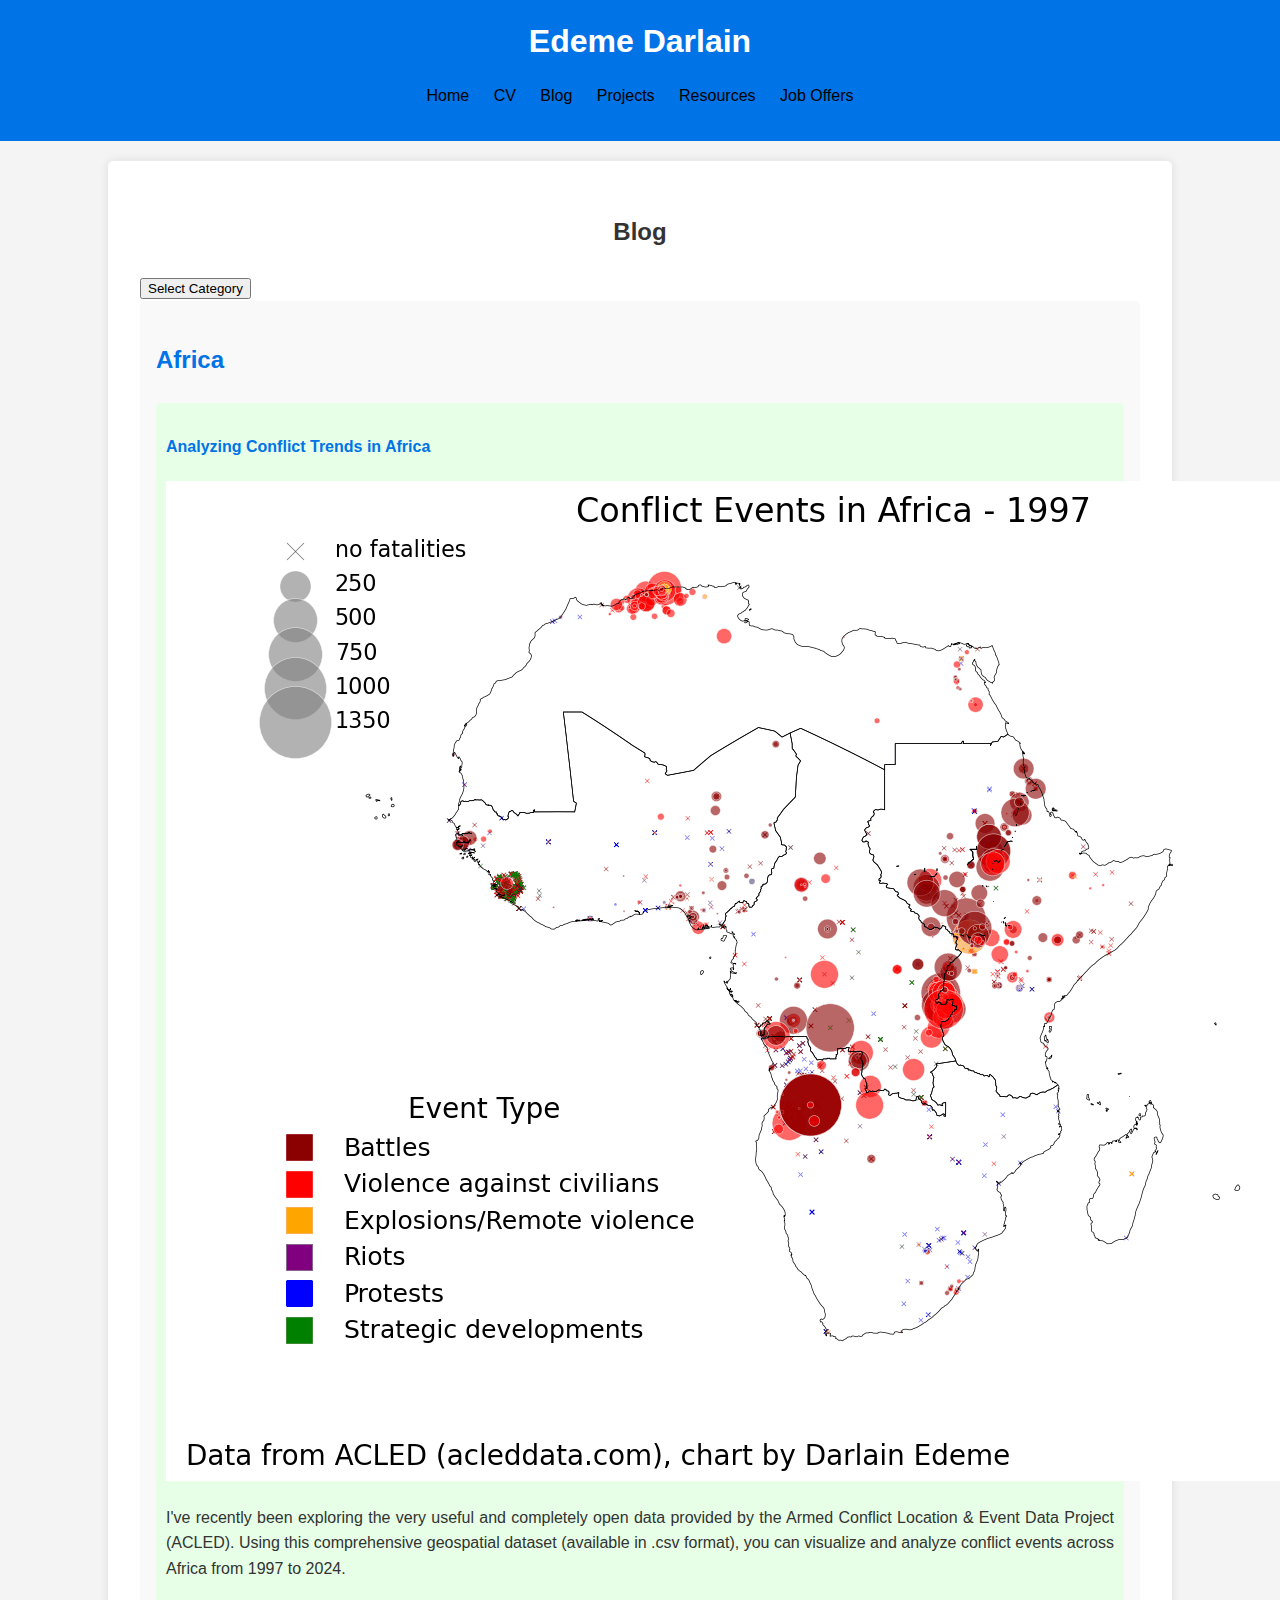
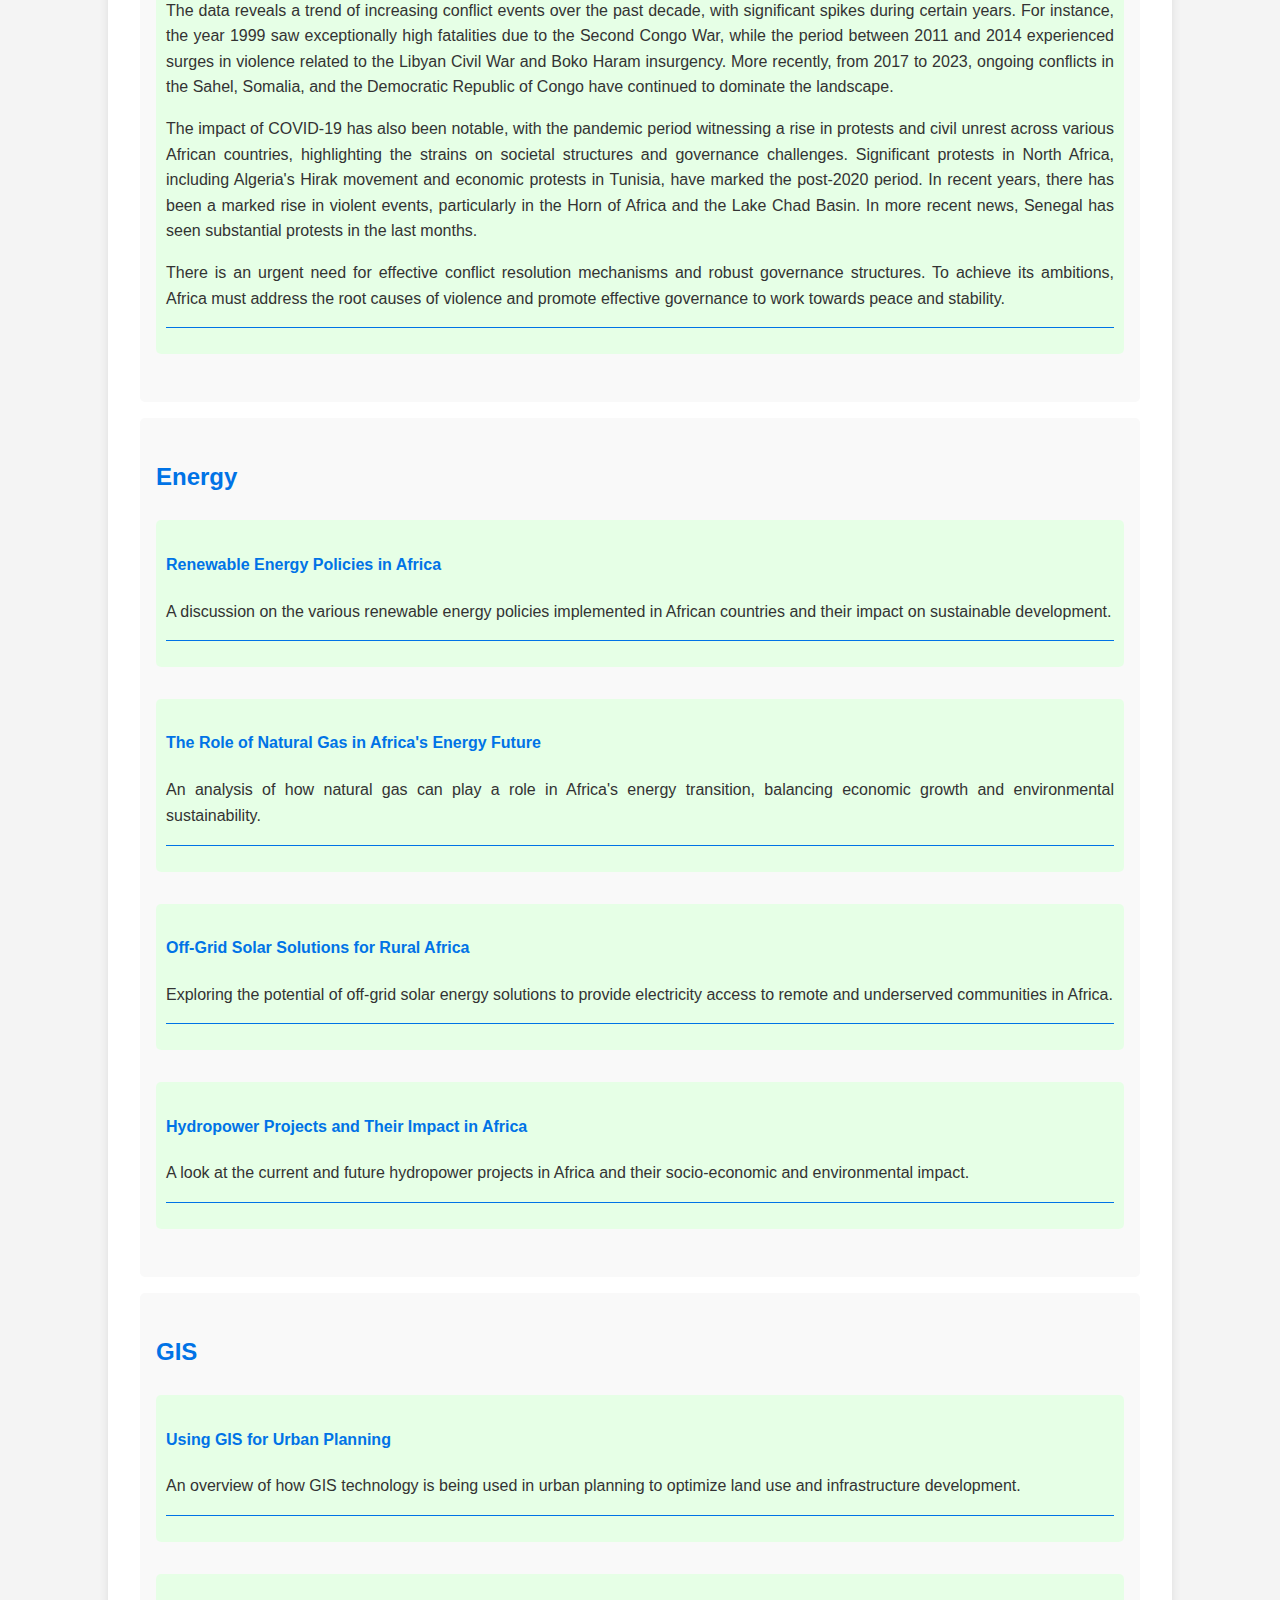
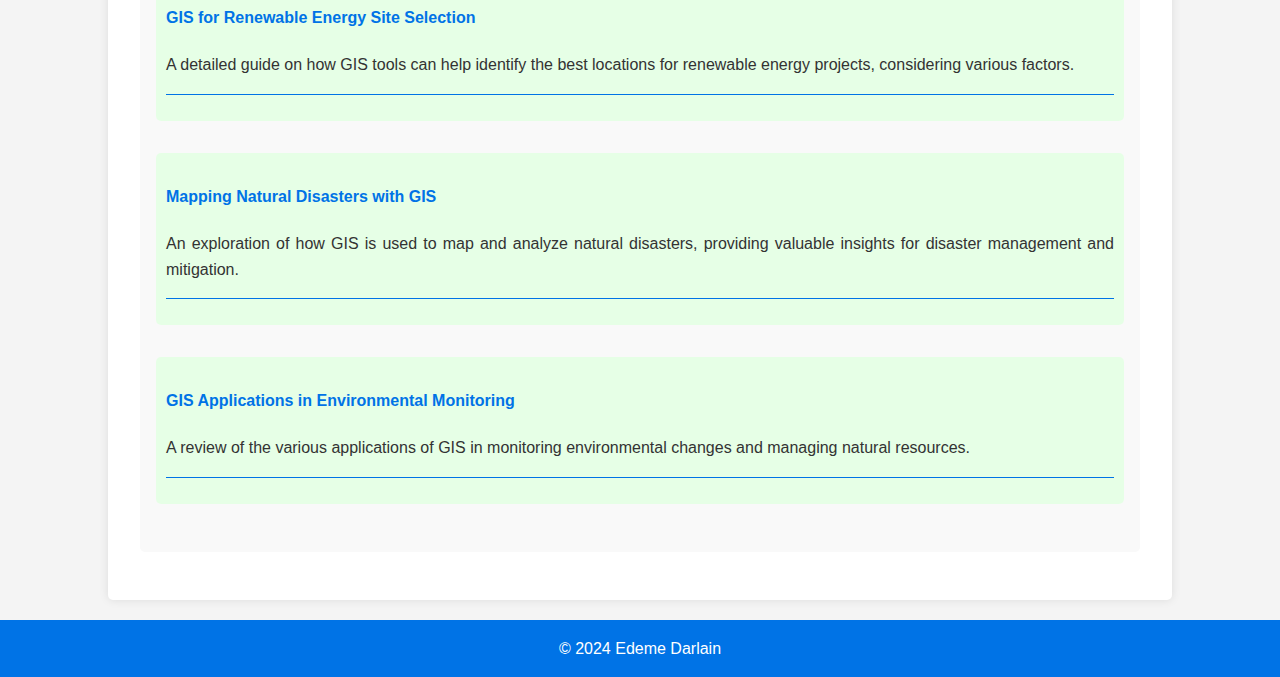
==== commit dd457f77: "big update" ====
--- a/blog.html
+++ b/blog.html
@@ -96,3 +96,4 @@
     <script src="assets/js/scripts.js"></script>
 </body>
 </html>
+
--- a/assets/css/style.css
+++ b/assets/css/style.css
@@ -1,83 +1,3 @@
-/* Header and Navigation */
-nav ul li a {
-    color: black;
-}
-
-/* Home Page */
-.top-section {
-    display: flex;
-    justify-content: space-between;
-    align-items: flex-start;
-}
-
-.info-left {
-    width: 60%;
-}
-
-.info-right {
-    width: 35%;
-    text-align: right;
-}
-
-.info img.profile-img {
-    display: block;
-    margin: 0 auto 10px auto;
-}
-
-.language-box, .skill-box {
-    display: inline-block;
-    background: #e0e0e0;
-    padding: 5px 10px;
-    border-radius: 3px;
-    margin: 5px 5px 5px 0;
-}
-
-/* Section Styles */
-.section {
-    margin-bottom: 2em;
-}
-
-.category-section h3 {
-    font-size: 1.5em;
-    color: #0073e6;
-    margin-top: 1em;
-}
-
-.category-section {
-    background-color: #f9f9f9;
-    padding: 1em;
-    border-radius: 5px;
-    margin-bottom: 1em;
-}
-
-.project-list li, .resource, .job-offer {
-    margin-bottom: 2em;
-    background: #e6ffe6;
-    padding: 10px;
-    border-radius: 5px;
-}
-
-.resource a, .job-offer a, .project-list a {
-    color: #0073e6;
-    text-decoration: none;
-}
-
-.resource a:hover, .job-offer a:hover, .project-list a:hover {
-    text-decoration: underline;
-}
-
-/* Blog */
-#blog .category-section {
-    margin-top: 1em;
-}
-
-/* Separator */
-hr {
-    border: 0;
-    height: 1px;
-    background: #0073e6;
-    margin: 1em 0;
-}
 /* General Styles */
 body {
     font-family: Arial, sans-serif;
@@ -205,3 +125,52 @@
     background: #0073e6;
     margin: 1em 0;
 }
+
+/* Home Page Specific Styles */
+.top-section {
+    display: flex;
+    justify-content: space-between;
+    align-items: flex-start;
+}
+
+.info-left {
+    width: 60%;
+}
+
+.info-right {
+    width: 35%;
+    text-align: right;
+}
+
+.dropdown {
+    position: relative;
+    display: inline-block;
+}
+
+.dropdown-content {
+    display: none;
+    position: absolute;
+    background-color: #f9f9f9;
+    min-width: 160px;
+    box-shadow: 0px 8px 16px 0px rgba(0,0,0,0.2);
+    z-index: 1;
+}
+
+.dropdown-content a {
+    color: black;
+    padding: 12px 16px;
+    text-decoration: none;
+    display: block;
+}
+
+.dropdown-content a:hover {
+    background-color: #f1f1f1;
+}
+
+.dropdown:hover .dropdown-content {
+    display: block;
+}
+
+.dropdown:hover .dropbtn {
+    background-color: #0073e6;
+}
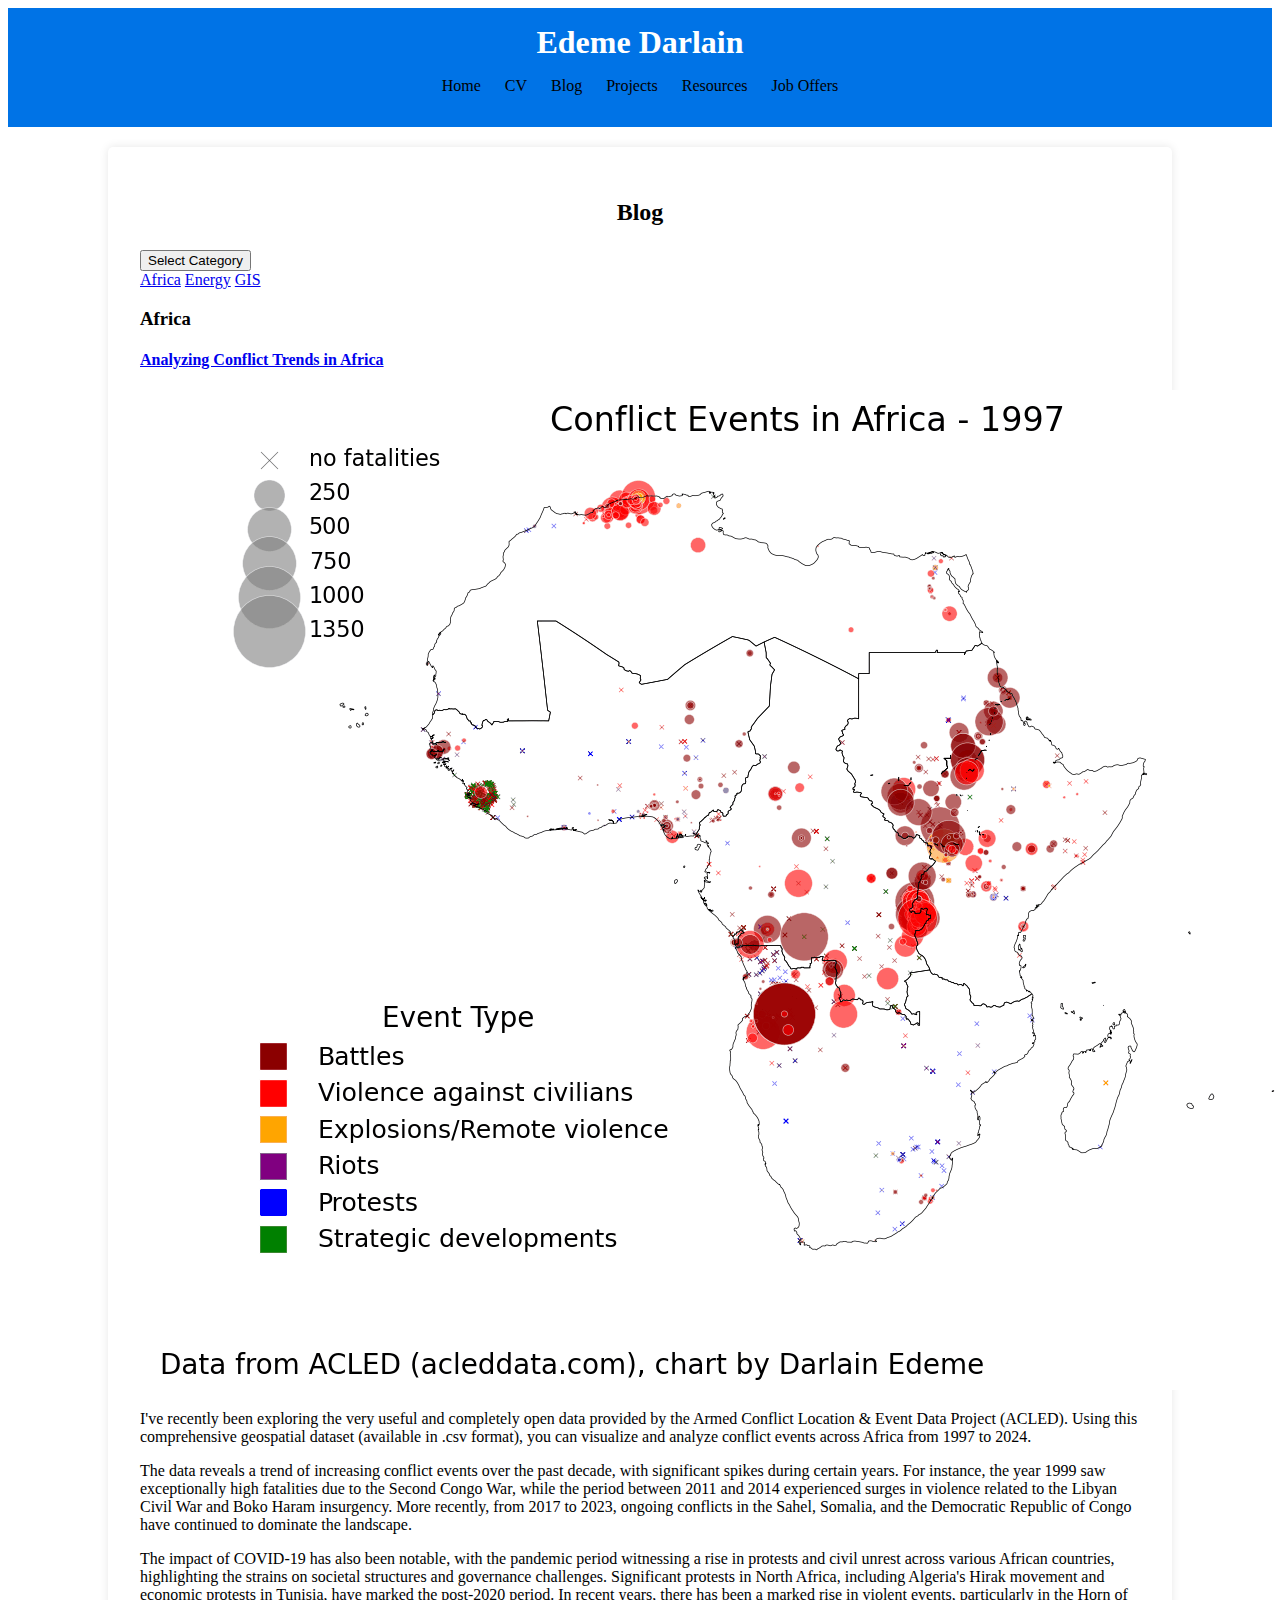
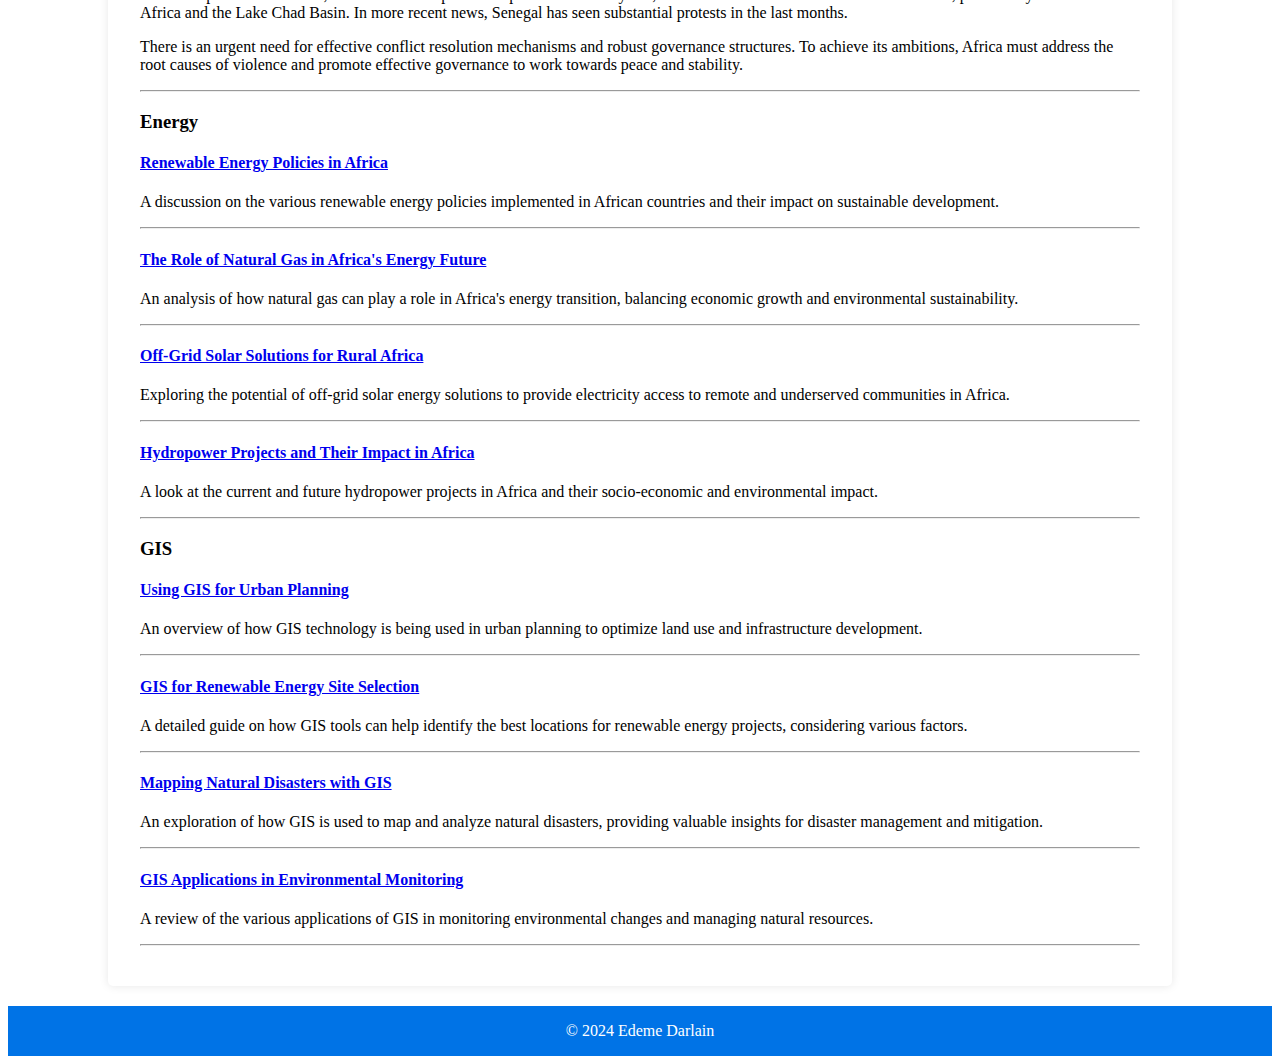
==== commit 4f834228: "revert of the revert" ====
--- a/blog.html
+++ b/blog.html
@@ -96,4 +96,3 @@
     <script src="assets/js/scripts.js"></script>
 </body>
 </html>
-
--- a/assets/css/style.css
+++ b/assets/css/style.css
@@ -1,3 +1,4 @@
+<<<<<<< HEAD
 /* General Styles */
 body {
     font-family: Arial, sans-serif;
@@ -55,91 +56,171 @@
 
 .info {
     margin-bottom: 2em;
-}
-
-.language-box, .skill-box {
-    display: inline-block;
-    background: #e0e0e0;
-    padding: 5px 10px;
-    border-radius: 3px;
-    margin: 5px 5px 5px 0;
-}
-
-.language-box {
-    background: #cce5ff;
-}
-
-.skill-box {
-    background: #d4edda;
-}
-
-.info img.profile-img {
-    display: block;
-    margin: 0 auto 10px auto;
+=======
+<<<<<<< HEAD
+body {
+    display: flex;
+    flex-direction: column;
+    min-height: 100vh;
+    font-family: 'Segoe UI', Tahoma, Geneva, Verdana, sans-serif;
+    margin: 0;
+    padding: 0;
+    background-color: #f0f2f5;
+}
+
+header {
+    background-color: #0073e6;
+    color: #fff;
+    padding: 1em 0;
+    text-align: center;
+    box-shadow: 0 4px 6px rgba(0, 0, 0, 0.1);
+}
+
+nav ul {
+    list-style: none;
+    padding: 0;
+}
+
+nav ul li {
+    display: inline;
+    margin: 0 1em;
+}
+
+nav ul li a {
+    color: #000; /* black menu font */
+    text-decoration: none;
+    font-weight: bold;
+}
+
+section {
+    flex: 1;
+    padding: 2em;
+    margin: 2em auto;
+    max-width: 1200px;
+    background-color: #fff;
+    box-shadow: 0 0 10px rgba(0, 0, 0, 0.1);
+    border-radius: 8px;
+    min-height: 80vh;
+}
+
+h2 {
+    color: #0073e6;
+    text-align: center;
+    margin-bottom: 1em;
+}
+
+.cv-section {
+    display: flex;
+    justify-content: space-between;
+}
+
+.work {
+    width: 45%;
+    background-color: #e6f3ff; /* light blue */
+    padding: 1em;
+    border-radius: 8px;
+}
+
+.education {
+    width: 45%;
+    background-color: #fff3e6; /* light orange */
+    padding: 1em;
+    border-radius: 8px;
+}
+
+.job, .degree, .section, .project {
+    margin-bottom: 2em;
+}
+
+.job h4, .degree h4, .project h4 {
+    margin: 0;
+    color: #005bb5;
+}
+
+.job p, .degree p, .project p {
+    margin: 0.5em 0;
+}
+
+ul {
+    list-style-type: none;
+    padding: 0;
+}
+
+ul li {
+    background: #e6ffe6; /* light green for projects */
+    margin: 0.5em 0;
+    padding: 0.5em;
+    border-radius: 4px;
+}
+
+ul li a {
+    text-decoration: none;
+    color: #005bb5;
+}
+
+.profile-img {
+    display: block;
+    margin: 0 auto;
     border-radius: 50%;
-    width: 150px;
-}
-
-.info-right p.italic {
-    font-style: italic;
-    text-align: center;
-}
-
-.project-list li, .resource, .job-offer, .blog-post {
-    margin-bottom: 2em;
-    background: #e6ffe6;
-    padding: 10px;
-    border-radius: 5px;
-}
-
-.resource a, .job-offer a, .project-list a, .blog-post a {
+    max-width: 200px;
+}
+
+.info {
+    text-align: center;
+    margin-top: 1em;
+}
+
+footer {
+    text-align: center;
+    padding: 1em 0;
+    background-color: #0073e6;
+    color: #fff;
+    margin-top: auto;
+}
+
+footer p {
+    margin: 0;
+}
+
+article h3 a {
     color: #0073e6;
     text-decoration: none;
 }
 
-.resource a:hover, .job-offer a:hover, .project-list a:hover, .blog-post a:hover {
-    text-decoration: underline;
-}
-
-/* Section Styles */
-.section {
-    margin-bottom: 2em;
-}
-
-.category-section h3 {
-    font-size: 1.5em;
-    color: #0073e6;
-    margin-top: 1em;
-}
-
-.category-section {
-    background-color: #f9f9f9;
-    padding: 1em;
-    border-radius: 5px;
-    margin-bottom: 1em;
+article p {
+    margin: 0.5em 0;
+}
+
+.project-list li {
+    background: #e6ffe6; /* light green for projects */
+    margin: 0.5em 0;
+    padding: 0.5em;
+    border-radius: 4px;
 }
 
 hr {
     border: 0;
-    height: 1px;
-    background: #0073e6;
-    margin: 1em 0;
-}
-
-/* Home Page Specific Styles */
-.top-section {
-    display: flex;
-    justify-content: space-between;
-    align-items: flex-start;
-}
-
-.info-left {
-    width: 60%;
-}
-
-.info-right {
-    width: 35%;
-    text-align: right;
+    border-top: 1px solid #cccccc;
+    margin: 2em 0;
+}
+
+.skill-box, .language-box {
+    background: #f0f0f0;
+    padding: 0.5em;
+    border-radius: 4px;
+    margin: 0.5em 0;
+    display: inline-block;
+}
+
+/* Dropdown Menu */
+.dropbtn {
+    background-color: #0073e6;
+    color: white;
+    padding: 10px;
+    font-size: 16px;
+    border: none;
+    cursor: pointer;
+    border-radius: 5px;
 }
 
 .dropdown {
@@ -154,6 +235,7 @@
     min-width: 160px;
     box-shadow: 0px 8px 16px 0px rgba(0,0,0,0.2);
     z-index: 1;
+    border-radius: 5px;
 }
 
 .dropdown-content a {
@@ -172,5 +254,198 @@
 }
 
 .dropdown:hover .dropbtn {
+    background-color: #005bb5;
+}
+
+.info-left {
+    float: left;
+    width: 50%;
+}
+
+.profile-img {
+    float: right;
+    width: 200px;
+    height: auto;
+    border-radius: 50%;
+    margin-top: 20px;
+>>>>>>> parent of 9f388a2 (final update)
+=======
+/* Header and Navigation */
+nav ul li a {
+    color: black;
+}
+
+/* Home Page */
+.top-section {
+    display: flex;
+    justify-content: space-between;
+    align-items: flex-start;
+}
+
+.info-left {
+    width: 60%;
+}
+
+.info-right {
+    width: 35%;
+    text-align: right;
+}
+
+.info img.profile-img {
+    display: block;
+    margin: 0 auto 10px auto;
+>>>>>>> parent of 5dc3e4d (css)
+>>>>>>> parent of dd457f7 (big update)
+}
+
+.language-box, .skill-box {
+    display: inline-block;
+    background: #e0e0e0;
+    padding: 5px 10px;
+    border-radius: 3px;
+    margin: 5px 0;
+}
+
+<<<<<<< HEAD
+.language-box {
+    background: #cce5ff;
+}
+
+.skill-box {
+    background: #d4edda;
+}
+
+<<<<<<< HEAD
+.language-box {
+    background: #cce5ff;
+}
+
+.skill-box {
+    background: #d4edda;
+}
+
+.info img.profile-img {
+    display: block;
+    margin: 0 auto 10px auto;
+    border-radius: 50%;
+    width: 150px;
+}
+
+.info-right p.italic {
+    font-style: italic;
+    text-align: center;
+}
+
+.project-list li, .resource, .job-offer, .blog-post {
+    margin-bottom: 2em;
+    background: #e6ffe6;
+    padding: 10px;
+    border-radius: 5px;
+}
+
+.resource a, .job-offer a, .project-list a, .blog-post a {
+    color: #0073e6;
+    text-decoration: none;
+}
+
+.resource a:hover, .job-offer a:hover, .project-list a:hover, .blog-post a:hover {
+    text-decoration: underline;
+}
+
+=======
+>>>>>>> parent of 5dc3e4d (css)
+/* Section Styles */
+=======
+>>>>>>> parent of 9f388a2 (final update)
+.section {
+    margin-bottom: 2em;
+}
+
+<<<<<<< HEAD
+.category-section h3 {
+    font-size: 1.5em;
+    color: #0073e6;
+    margin-top: 1em;
+}
+
+.category-section {
+    background-color: #f9f9f9;
+    padding: 1em;
+    border-radius: 5px;
+    margin-bottom: 1em;
+}
+
+hr {
+    border: 0;
+    height: 1px;
+    background: #0073e6;
+    margin: 1em 0;
+}
+
+/* Top Section */
+.top-section {
+    display: flex;
+    justify-content: space-between;
+    align-items: flex-start;
+}
+
+.info-left {
+    width: 60%;
+}
+
+.info-right {
+    width: 35%;
+    text-align: right;
+}
+<<<<<<< HEAD
+
+.dropdown {
+    position: relative;
+    display: inline-block;
+}
+
+.dropdown-content {
+    display: none;
+    position: absolute;
+    background-color: #f9f9f9;
+    min-width: 160px;
+    box-shadow: 0px 8px 16px 0px rgba(0,0,0,0.2);
+    z-index: 1;
+}
+
+.dropdown-content a {
+    color: black;
+    padding: 12px 16px;
+    text-decoration: none;
+    display: block;
+}
+
+.dropdown-content a:hover {
+    background-color: #f1f1f1;
+}
+
+.dropdown:hover .dropdown-content {
+    display: block;
+}
+
+.dropdown:hover .dropbtn {
     background-color: #0073e6;
-}
+=======
+.project-list, .resource, .job-offer {
+    margin-bottom: 2em;
+    background: #e6ffe6;
+    padding: 10px;
+    border-radius: 5px;
+}
+
+.resource a, .job-offer a, .project-list a {
+    color: #0073e6;
+    text-decoration: none;
+}
+
+.resource a:hover, .job-offer a:hover, .project-list a:hover {
+    text-decoration: underline;
+>>>>>>> parent of 9f388a2 (final update)
+}
+=======
+>>>>>>> parent of dd457f7 (big update)
